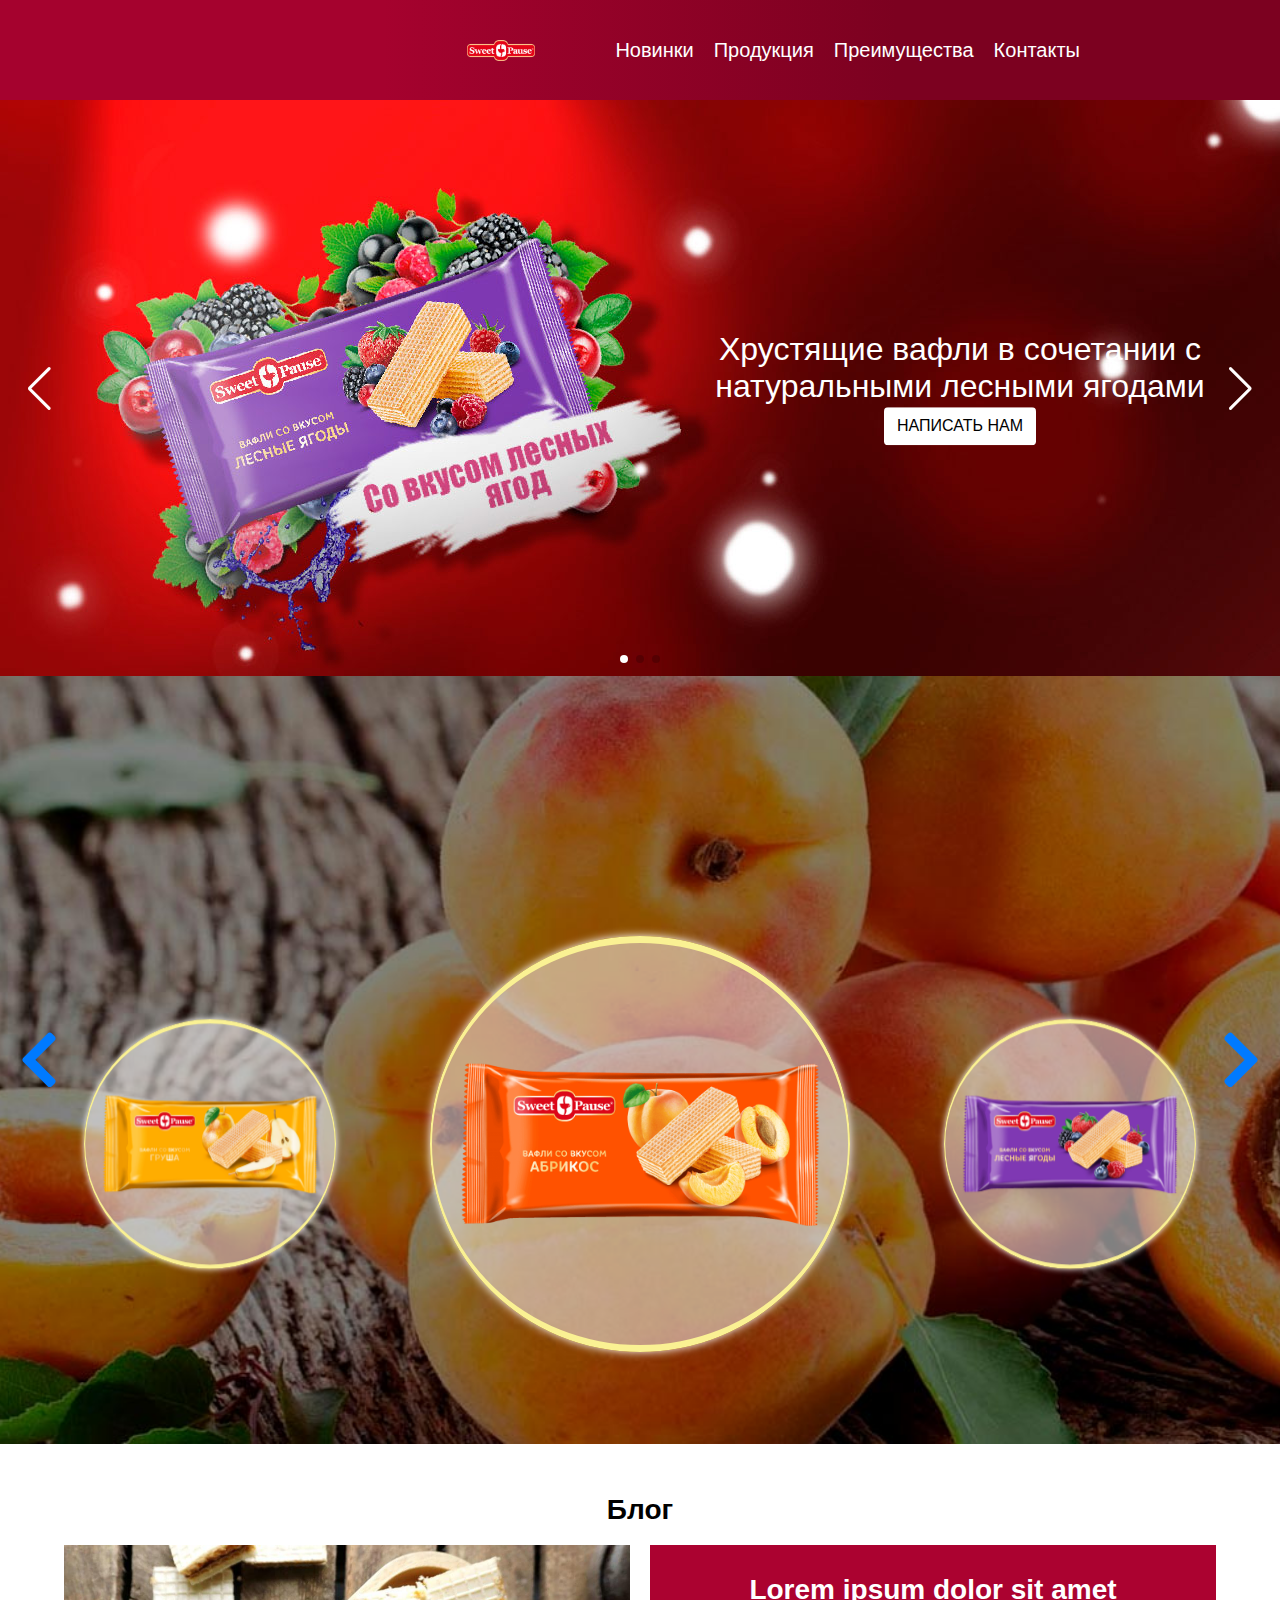
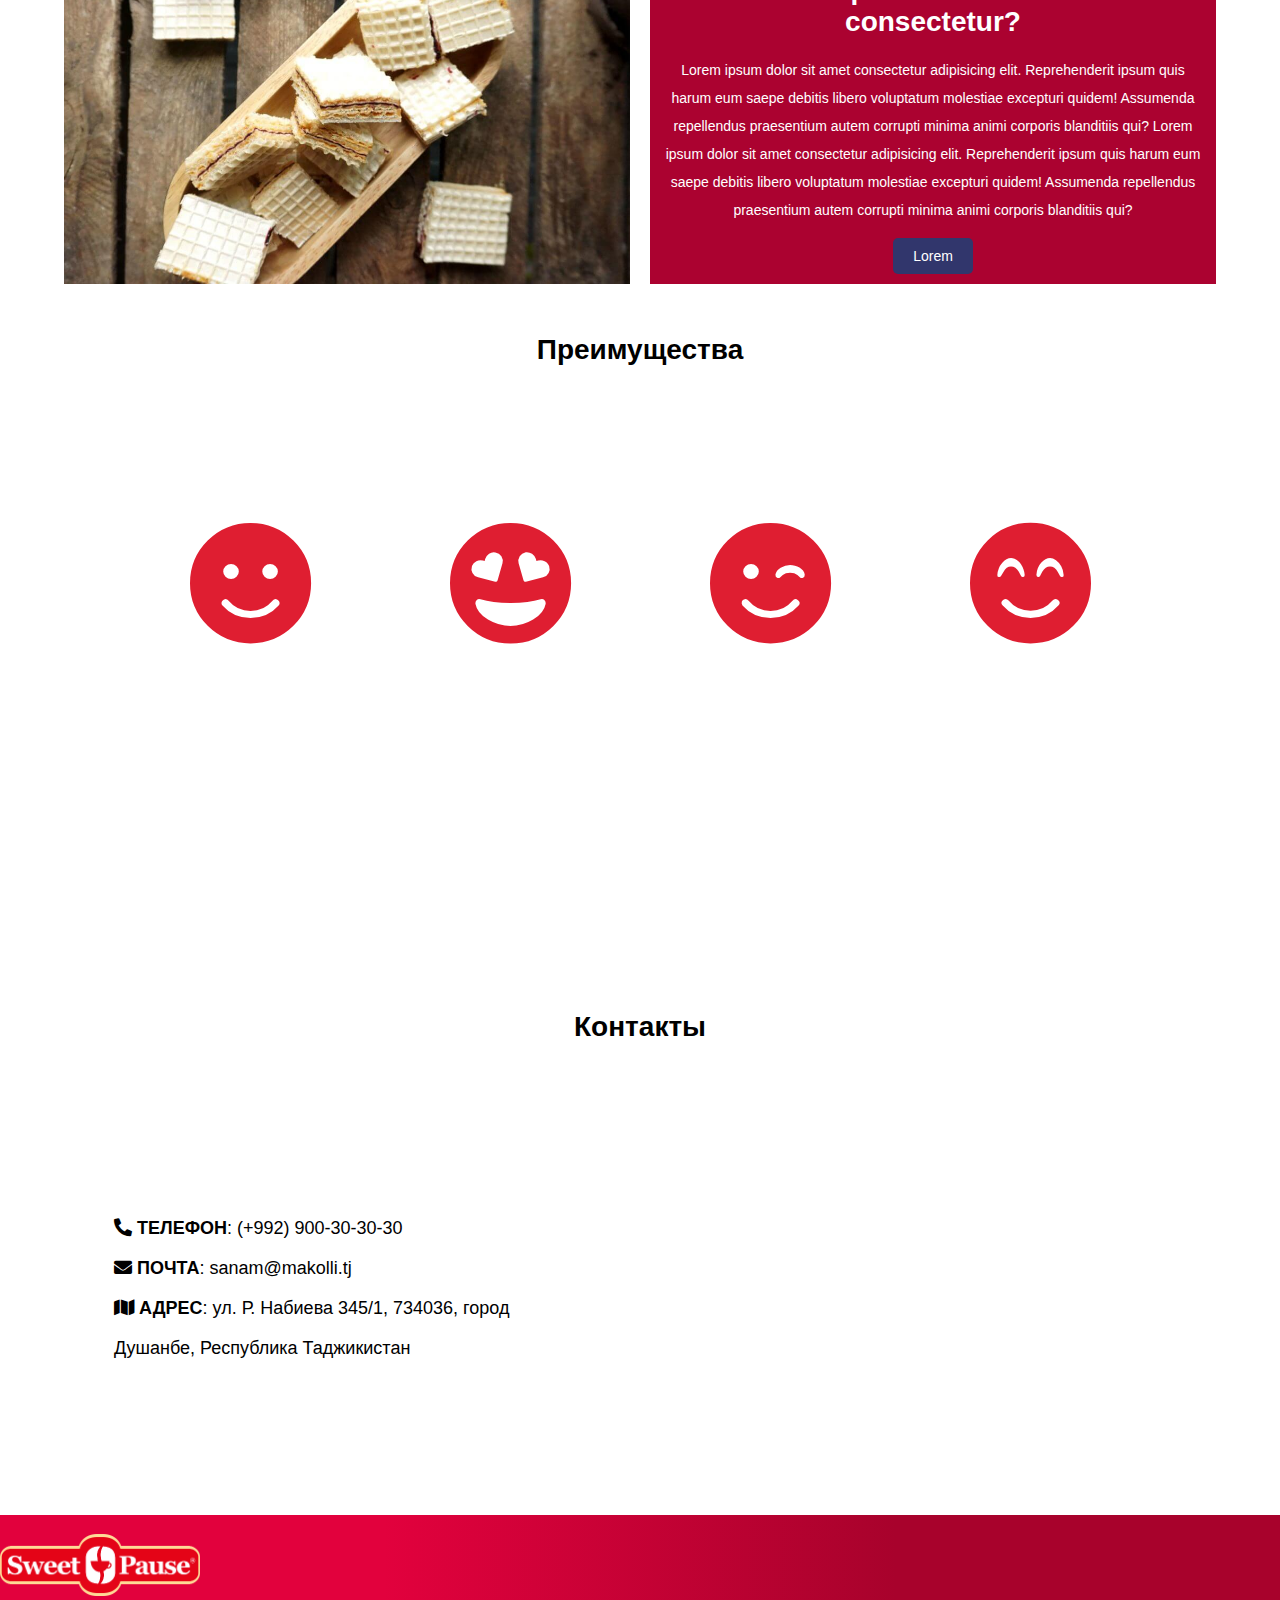
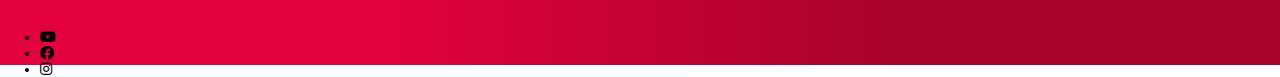
==== index.html @ 9a7a327c "add text" ====
<!DOCTYPE html>
<html lang="ru">

<head>
  <meta charset="UTF-8">
  <meta name="viewport" content="width=device-width, initial-scale=1.0">
  <meta http-equiv="X-UA-Compatible" content="ie=edge">
  <link rel="stylesheet" href="./css/swiper.min.css">
  <link rel="stylesheet" href="./css/sliders.css">
  <link rel="stylesheet" href="./css/main.css">
  <link rel="stylesheet" href="./css/header.css">
  <link rel="stylesheet" href="./css/footer.css">
  <link rel="stylesheet" href="./css/preload.css">
  <link rel="stylesheet" href="./css/toggle-language.css">
  <link rel="stylesheet" href="./font-awesome/css/all.css">
  <title>Sweet Pause</title>
</head>

<body class="loading">

  <div class="preload">
    <div class="preload__icon"></div>
  </div>

  <div id="header">
    <a href="index_en.html" class="mobile__toggle"><div class="switch-language"><div class="switcher"></div></div></a>
    <div class="logo"><a href="./index.html"></a></div>

    <ul class="header__list">
      <li class="list__item"><a href="#slide1" class="anchor">Новинки</a></li>
      <li class="list__item"><a href="#slide2" class="anchor">Продукция</a></li>
      <li class="list__item"><a href="#advantage" class="anchor">Преимущества</a></li>
      <li class="list__item"><a href="#footer" class="anchor">Контакты</a></li>

      <li class="list__item list__item__lang"><a href="index_en.html"><div class="switch-language"><div class="switcher"></div></div></a></li>
    </ul>
    <div class="menu-button">
      <div class="menu-line"></div>
      <div class="menu-line"></div>
      <div class="menu-line"></div>
    </div>
  </div>


  <div id="content">
    <div class="slide1 main-sliders" id="slide1">
      <div class="swiper-container fade-gallery">
        <div class="swiper-wrapper">
          <div class="swiper-slide" style="background: url(./image/fon4.jpg) no-repeat; background-size: cover;">
            <div class="slider__text">Хрустящие вафли в сочетании с натуральными лесными ягодами <br><button class="btn bg-white">НАПИСАТЬ НАМ</button></div>
          </div>
          <div class="swiper-slide" style="background: url(./image/fon5.jpg) no-repeat; background-size: cover;">
            <div class="slider__text">Lorem ipsum dolor sit amet.</div>
          </div>
          <div class="swiper-slide" style="background: url(./image/fon6.jpg) no-repeat; background-size: cover;">
            <div class="slider__text">Lorem ipsum dolor sit amet.</div>
          </div>
        </div>
        
        <!-- Add Pagination -->
        <div class="swiper-pagination swiper-pagination-white"></div>
        <!-- Add Arrows -->
        <div class="swiper-button-next next swiper-button-white"></div>
        <div class="swiper-button-prev prev swiper-button-white"></div>
      </div>
    </div>

    <div class="slide2 main-sliders shadows" id="slide2">
      <div class="swiper-container gallery-top">
        <div class="swiper-wrapper">
          <div class="swiper-slide">
            <div class="swiper-slide-container"
              style="background: url(image/image1_1.jpg) center no-repeat; background-size: cover;"></div>
          </div>
          <div class="swiper-slide">
            <div class="swiper-slide-container"
              style="background: url(image/image2_2.jpg) center no-repeat; background-size: cover;"></div>
          </div>
          <div class="swiper-slide">
            <div class="swiper-slide-container"
              style="background: url(image/image3_3.jpg) center no-repeat; background-size: cover;"></div>
          </div>
          <div class="swiper-slide">
            <div class="swiper-slide-container"
              style="background: url(image/image4_4.jpg) center no-repeat; background-size: cover;"></div>
          </div>
          <div class="swiper-slide">
            <div class="swiper-slide-container"
              style="background: url(image/image5_5.jpg) center no-repeat; background-size: cover;"></div>
          </div>
        </div>
        <!-- Add Arrows -->
      </div>
      <div class="swiper-slide-button next1 swiper-button-next"><i class="fas fa-chevron-right"></i></div>
      <div class="swiper-slide-button prev1 swiper-button-prev"><i class="fas fa-chevron-left"></i></div>
      <div class="swiper-container gallery-thumbs">
        <div class="swiper-wrapper">
          <div class="swiper-slide circle-swiper-slide">
            <div class="swiper-slide-container"
              style="background: url(image/image1.png) center no-repeat; background-size: contain;"></div>
          </div>
          <div class="swiper-slide circle-swiper-slide">
            <div class="swiper-slide-container"
              style="background: url(image/image2.png) center no-repeat; background-size: contain;"></div>
          </div>
          <div class="swiper-slide circle-swiper-slide">
            <div class="swiper-slide-container"
              style="background: url(image/image3.png) center no-repeat; background-size: contain;"></div>
          </div>
          <div class="swiper-slide circle-swiper-slide">
            <div class="swiper-slide-container"
              style="background: url(image/image4.png) center no-repeat; background-size: contain;"></div>
          </div>
          <div class="swiper-slide circle-swiper-slide">
            <div class="swiper-slide-container"
              style="background: url(image/image5.png) center no-repeat; background-size: contain;"></div>
          </div>
        </div>
      </div>
    </div>


    <h1 class="block__title">Блог</h1>
    <div id="blog" class="block__item">
      <div class="blog__inner shadows main-blog__image"></div>

      <div class="blog__inner shadows blog__text">
        <h1>Lorem ipsum dolor sit amet consectetur?</h1>
        <p>
          Lorem ipsum dolor sit amet consectetur adipisicing elit. Reprehenderit ipsum quis harum eum saepe debitis
          libero voluptatum molestiae excepturi quidem! Assumenda repellendus praesentium autem corrupti minima animi
          corporis blanditiis qui?
          Lorem ipsum dolor sit amet consectetur adipisicing elit. Reprehenderit ipsum quis harum eum saepe debitis
          libero voluptatum molestiae excepturi quidem! Assumenda repellendus praesentium autem corrupti minima animi
          corporis blanditiis qui?
        </p>

        <a href="./page/blog-list.html">Lorem</a>
      </div>
    </div>

    <h1 class="block__title">Преимущества</h1>
    <div id="advantage">
      <ul class="advantage__list">
        <li class="advantage__item">
          <div class="advantage__img"><i class="fas fa-smile"></i></div>
          <div class="advantage__text">
            <div class="advantage__title">ПОЛЕЗНЫЙ</div>
            <div class="advantage__desc">БОЛЕЕ 11 ВИТАМИНОВ ГРУПП А,В,С,Е И БОЛЕЕ 16 МИКРОЭЛЕМЕНТОВ И МИНЕРАЛЬНЫХ СОЕДИНЕНИЙ</div>
          </div>
        </li>

        <li class="advantage__item">
          <div class="advantage__img"><i class="fas fa-grin-hearts"></i></div>
          <div class="advantage__text">
            <div class="advantage__title">ВКУСНЫЙ</div>
            <div class="advantage__desc">ХРУСТЯЩИЙ, МНОГО НАЧИНКИ, ФРУКТОВЫЕ ВКУСЫ И ШОКОЛАДНЫЕ НОТКИ</div>
          </div>
        </li>

        <li class="advantage__item">
          <div class="advantage__img"><i class="fas fa-smile-wink"></i></div>
          <div class="advantage__text">
            <div class="advantage__title">ПОПУЛЯРНЫЙ</div>
            <div class="advantage__desc">КАЖДАЯ ТРЕТЬЯ УПАКОВКА ПРОДАЖ ФАСОВАННЫХ ВАФЕЛЬ В РТ – SWEET-PAUSE</div>
          </div>
        </li>

        <li class="advantage__item">
          <div class="advantage__img"><i class="fas fa-smile-beam"></i></div>
          <div class="advantage__text">
            <div class="advantage__title">НАТУРАЛЬНЫЙ</div>
            <div class="advantage__desc">ОТСУТСТВИЕ ДЕНАТУРАТОВ И СЛОЖНЫХ СОЕДИНЕНИЙ НЕ РАЗЛАГАЕМОГО ВИДА ДЛЯ ОРГАНИЗМА ЧЕЛОВЕКА</div>
          </div>
        </li>

        
      </ul>
    </div>

    <h1 class="block__title">Контакты</h1>
    <div id="contacts" class="block__item">
      <ul class="contact_list">
        <li><i class="fas fa-phone-alt"></i> <b>ТЕЛЕФОН</b>: (+992) 900-30-30-30</li>
        <li><i class="fas fa-envelope"></i> <b>ПОЧТА</b>: sanam@makolli.tj</li>
        <li><i class="fas fa-map"></i> <b>АДРЕС</b>: ул. Р. Набиева 345/1, 734036, город Душанбе, Республика Таджикистан</li>
      </ul>

      <div class="map shadows">
        <iframe
          src="https://www.google.com/maps/embed?pb=!1m21!1m12!1m3!1d643.2802223094251!2d68.78949188572014!3d38.569213328599346!2m3!1f0!2f0!3f0!3m2!1i1024!2i768!4f13.1!4m6!3e6!4m0!4m3!3m2!1d38.5693085!2d68.7899477!5e0!3m2!1sen!2s!4v1586930551064!5m2!1sen!2s"
          width="100%" height="450" frameborder="0" style="border:0;" allowfullscreen="" aria-hidden="false"
          tabindex="0"></iframe>
      </div>
    </div>

  </div>


  <div id="footer">
    <div class="logo"></div>
    <div class="social">
      <ul class="social__list">
        <li class="social__item"><a href=""><i class="fab fa-youtube"></i></a></li>
        <li class="social__item"><a href=""><i class="fab fa-facebook"></i></a></li>
        <li class="social__item"><a href=""><i class="fab fa-instagram"></i></a></li>
      </ul>
    </div>
  </div>

  <script src="./js/jquery-3.3.1.min.js"></script>
  <script src="./js/swiper.min.js"></script>
  <script src="./js/paralax.js"></script>
  <script src="./js/menu.js"></script>
  <script src="./js/anchor.js"></script>
  <script src="./js/preload.js"></script>
  <script src="./js/slider.js"></script>
  <!-- <script src="./js/language.js"></script> -->
</body>

</html>
---- css/sliders.css ----
.main-sliders {
	display: block;
	position: relative;
	background-color: #fff;
}

.slide1 {
	height: 45vw;
}
.slide1 img{
	height: 100%;
	width: 100%;
}
.slide2 {
	height: 60vw;
	width: 100%;
	margin: auto;
}

.swiper-container {
	width: 100%;
	height: 100%;
	margin: auto;
}

.swiper-slide-container {
	text-align: center;
	font-size: 18px;
	background: #fff;
	height: 100%;
	margin: auto;
	display: -webkit-box;
	display: -ms-flexbox;
	display: -webkit-flex;
	display: flex;
	-webkit-box-pack: center;
	-ms-flex-pack: center;
	-webkit-justify-content: center;
	justify-content: center;
	-webkit-box-align: center;
	-ms-flex-align: center;
	-webkit-align-items: center;
	align-items: center;
}

.gallery-top {
	width: 100%;
}

.gallery-thumbs {
	position: absolute;
	top: 32.5%;
	height: 35vw;
	box-sizing: border-box;
	padding: 10px 0;
}

.gallery-thumbs .swiper-slide {
	border-radius: 100%;
	border-left: .2vw solid;
	border-right: .2vw solid;
	border-top: .6vw solid;
	border-bottom: .6vw solid;
	border-color: #faf193;
	box-sizing: border-box;
	overflow: hidden;
	transform: scale(.6);
	transition: transform .2s;
	background-color: #ffffff80;
	cursor: pointer;
	box-shadow: 0 0 10px #fff;
}

.gallery-thumbs .swiper-slide-active {
	transform: scale(1);
	cursor: default;
}

.swiper-slide-button {
	outline: none;
}

.swiper-slide-button::after {
	display: none;
}

.swiper-slide-button i {
	font-size: 5vw;
}

/* .slider__text {
	position: absolute;
	top: 50%;
	right: 5vw;
	transform: translateY(-50%);
	width: 40vw;
	color: #fff;
	font-size: 2.5vw;
	text-align: center;
} */

.swiper-button-next1{
	position: absolute;
	top: 50%;
	left: 50%;
}



/* @media screen and (min-width: 767px) { */
	.slider__text {
		position: absolute;
		top: 50%;
		right: 5vw;
		transform: translateY(-50%);
		width: 40vw;
		color: #fff;
		font-size: 2.5vw;
		text-align: center;
	}
/* } */

/* @media screen and (max-width: 767px) {
	/* .slider__text {
		position: absolute;
    left: 50%;
    bottom: 5vw;
    transform: translateX(-50%);
    width: 40vw;
    color: #fff;
    font-size: 2.5vw;
    text-align: center;
	} 
}  */

.btn{
	display: inline-block;
font-weight: 400;
color: #000;
text-align: center;
vertical-align: middle;
-webkit-user-select: none;
-moz-user-select: none;
-ms-user-select: none;
user-select: none;
/* background-color: transparent; */
border: 1px solid transparent;
padding: .375rem .75rem;
font-size: 1rem;
line-height: 1.5;
border-radius: .25rem;
transition: color .15s ease-in-out,background-color .15s ease-in-out,border-color .15s ease-in-out,box-shadow .15s ease-in-out;
}

.bg-white {
    background-color: #fff !important;
}
---- css/main.css ----
body {
  background: #eee;
  font-family: Helvetica Neue, Helvetica, Arial, sans-serif;
  font-size: 14px;
  color: #000;
  margin: 0;
  padding: 0;
  height: 300px;
  background: url(../image/confetti.png);
  background-size: 100%;
  background-attachment: fixed;
}

a {
  text-decoration: inherit;
  color: inherit;
  display: block;
  width: 100%;
  height: 100%;
}

.block__item {
  width: 90%;
  margin: 0 auto;
}

.main-blog__image {
  background: url(../image/test/image-3.jpg) center no-repeat;
  background-size: cover;
}

.blog__text {
  text-align: center;
  background: #ab0230;
  color: #fff;
  padding: 10px;
}

.blog__text p {
  line-height: 28px;
}

.blog__text a {
  width: auto;
  height: auto;
  padding: 10px 20px;
  border-radius: 5px;
  background: #31366c;
  display: inline-block;
}

.contact_list {
  list-style-type: none;
  padding: 0;
  margin: 0;
  font-size: 18px;
  line-height: 40px;
}

.map {
  background: #fff;
}


.block__title {
  text-align: center;
  margin-top: 50px;
}

#advantage {
  background: url(../image/berries.jpg) center no-repeat;
  background-size: cover;
  background-attachment: fixed;
  padding: 100px 0;
}

.advantage__list {
  margin: 0;
  padding: 0;
  list-style-type: none;
  display: flex;
  justify-content: center;
  flex-wrap: wrap;
}

.advantage__item {
  margin: 30px;
  width: 200px;
  text-align: center;
  color: #df1e31;
  /* text-shadow: 0 0 4px #ff0045; */
}

.advantage__img {
  font-size: 125px;
}

.advantage__title {
  font-size: 23px;
  margin: 10px 0;
  color: white;
}

.advantage__desc {
  font-size: 16px;
  color: white;
}


/* Blog */
.content__title {
  text-align: center;
  font-weight: bold;
  font-size: 40px;
  padding: 25px 0;
}

.blog {
  list-style-type: none;
  width: 80%;
  margin: 0 auto;
  padding: 0 0 50px 0;
  display: grid;
  grid-gap: 50px;
  text-align: center;
}

.blog__image {
  background: url(../image/test/image-3.jpg) center no-repeat;
  background-size: cover;
}

.blog__title {
  font-size: 23px;
  font-weight: bold;
}

.blog__publish-date {
  font-weight: bold;
  padding: 10px 0;
}

.blog__item {
  background: #fff;
}

.shadows {
  box-shadow: 0 0 10px 10px #fff;
}


/* blog page */
.blog__page {
  margin: 20px 100px;
  box-sizing: border-box;
  font-size: 18px;
  line-height: 27px;
  background: #fff;
}

img {
  width: 400px;
  float: left;
  margin-right: 20px;
  margin-bottom: 10px;
}


@media screen and (min-width: 992px) {
  .blog {
    grid-template-columns: repeat(3, 1fr);
  }
}

@media screen and (min-width: 767px) and (max-width: 992px) {
  .blog {
    grid-template-columns: repeat(2, 1fr);
  }
}

@media screen and (min-width: 767px) {
  #blog,
  #contacts {
    display: grid;
    grid-template-columns: 1fr 1fr;
    grid-gap: 20px;
  }

  .blog__image {
    width: 100%;
    height: 300px;
  }

  .contact_list {
    display: flex;
    flex-direction: column;
    justify-content: center;
    padding: 50px;
    box-sizing: border-box;
  }
}

@media screen and (max-width: 767px) {
  #blog {
    display: flex;
    flex-direction: column;
  }

  #contacts {
    display: flex;
    flex-direction: column-reverse;
  }

  .main-blog__image {
    height: 50vw;
    margin-bottom: 20px;
  }

  .blog {
    grid-template-columns: repeat(1, 1fr);
  }

  .blog__image {
    width: 50vw;
    height: 40vw;
    margin: auto;
    background: url(../image/test/image-1.jpg) center no-repeat;
    background-size: cover;
  }
}
---- css/header.css ----
#header {
  position: relative;
  background: linear-gradient(90deg, #a5022e 30%, #7c0120 70%);
  color: #fff;
}

.logo {
  width: 200px;
  height: 100px;
  background: url(../image/logo.png) center no-repeat;
  background-size: contain;
}

.list__item {
  padding: 10px;
  cursor: pointer;
}


/* menu button */
.menu-button {
  position: absolute;
  top: 50%;
  transform: translateY(-50%);
  right: 5vw;
  width: 5vw;
  height: 3vw;
  cursor: pointer;
}

.menu-line {
  position: absolute;
  width: 100%;
  height: .7vw;
  background: #fff;
  border-radius: .5vw;
  transform: translate(-50%, -50%);
  transition: .3s;
}

.menu-line:nth-child(1) {
  top: 0;
  left: 50%;
}

.menu-line:nth-child(2) {
  top: 50%;
  left: 50%;
}

.menu-line:nth-child(3) {
  top: 100%;
  left: 50%;
}

.menu-button.active .menu-line:nth-child(1) {
  top: 50%;
  transform: translate(-50%, -50%) rotate(45deg);
}

.menu-button.active .menu-line:nth-child(2) {
  top: 50%;
  transform: translate(-50%, -50%);
  opacity: 0;
}

.menu-button.active .menu-line:nth-child(3) {
  top: 50%;
  transform: translate(-50%, -50%) rotate(-45deg);
}

.header__list.show-menu {
  opacity: 1;
}

.header__list.is-open {
  display: list-item;
}

/*
1200
992
767
550
*/

@media screen and (min-width: 992px) {
  .header__list {
    padding: 10px 70px;
    font-size: 20px;
  }
}

@media screen and (min-width: 767px) and (max-width: 992px) {
  .logo {
    width: 150px;
    height: 100px;
    background: url(../image/logo.png) center no-repeat;
    background-size: contain;
  }

  .header__list {
    padding: 10px;
    font-size: 15px;
  }
}

@media screen and (min-width: 767px) {
  #header {
    display: flex;
    padding: 0 100px;
  }

  .header__list {
    width: 70%;
    margin: 0 auto;
    list-style-type: none;
    display: flex;
    align-items: center;
    justify-content: space-around;
    box-sizing: border-box;
  }

  .menu-button {
    display: none;
  }

  .toggle-language {
    width: 2.7vw;
  }
}

@media screen and (max-width: 767px) {
  .logo {
    margin: auto;
  }


  .header__list {
    position: absolute;
    right: 0;
    top: 100%;
    margin: 0;
    padding: 0;
    list-style-type: none;
    width: 100%;
    text-align: center;
    font-size: 25px;
    z-index: 2;

    background: linear-gradient(90deg, #a5022e 30%, #7c0120 70%);
    transition: opacity .3s;

    opacity: 0;
    display: none;
  }

  .list__item {
    margin: 10px 0;
  }

  .toggle-language {
    width: 8vw;
  }
}
---- css/footer.css ----
#footer {
  height: 150px;
  position: relative;
  background: linear-gradient(90deg, #e2013d 30%, #a8022c 70%);
}
---- css/preload.css ----
/* preload */
.preload {
  background: linear-gradient(90deg, #a5022e 30%, #7c0120 70%);
  position: fixed;
  width: 100vw;
  height: 100vh;
  z-index: 99;
  display: none;
}

body.loading {
  overflow: hidden;
}

body.loading .preload {
  display: block;
}

.preload__icon {
  position: absolute;
  left: calc(50% - 10vw);
  top: calc(50% - 4vw);
  width: 20vw;
  height: 8vw;
  background: url(../image/logo.png) center no-repeat;
  background-size: contain;

  -webkit-animation: preloading .8s linear infinite alternate;
  -moz-animation: preloading .8s linear infinite alternate;
  -ms-animation: preloading .8s linear infinite alternate;
  -o-animation: preloading .8s linear infinite alternate;
  animation: preloading .8s linear infinite alternate;
}


/* animation */
@-webkit-keyframes preloading {
  0% {
    transform: scale(.8);
    opacity: .2;
  }

  100% {
    transform: scale(1);
    opacity: 1;
  }
}

@-moz-keyframes preloading {
  0% {
    transform: scale(.8);
    opacity: .2;
  }

  100% {
    transform: scale(1);
    opacity: 1;
  }
}

@-ms-keyframes preloading {
  0% {
    transform: scale(.8);
    opacity: .2;
  }

  100% {
    transform: scale(1);
    opacity: 1;
  }
}

@-o-keyframes preloading {
  0% {
    transform: scale(.8);
    opacity: .2;
  }

  100% {
    transform: scale(1);
    opacity: 1;
  }
}

@keyframes preloading {
  0% {
    transform: scale(.8);
    opacity: .2;
  }

  100% {
    transform: scale(1);
    opacity: 1;
  }
}


@media screen and (max-width: 756px) {
  .preload__icon {
    left: calc(50% - 20vw);
    top: calc(50% - 7.5vw);
    width: 40vw;
    height: 15vw;
  }
}
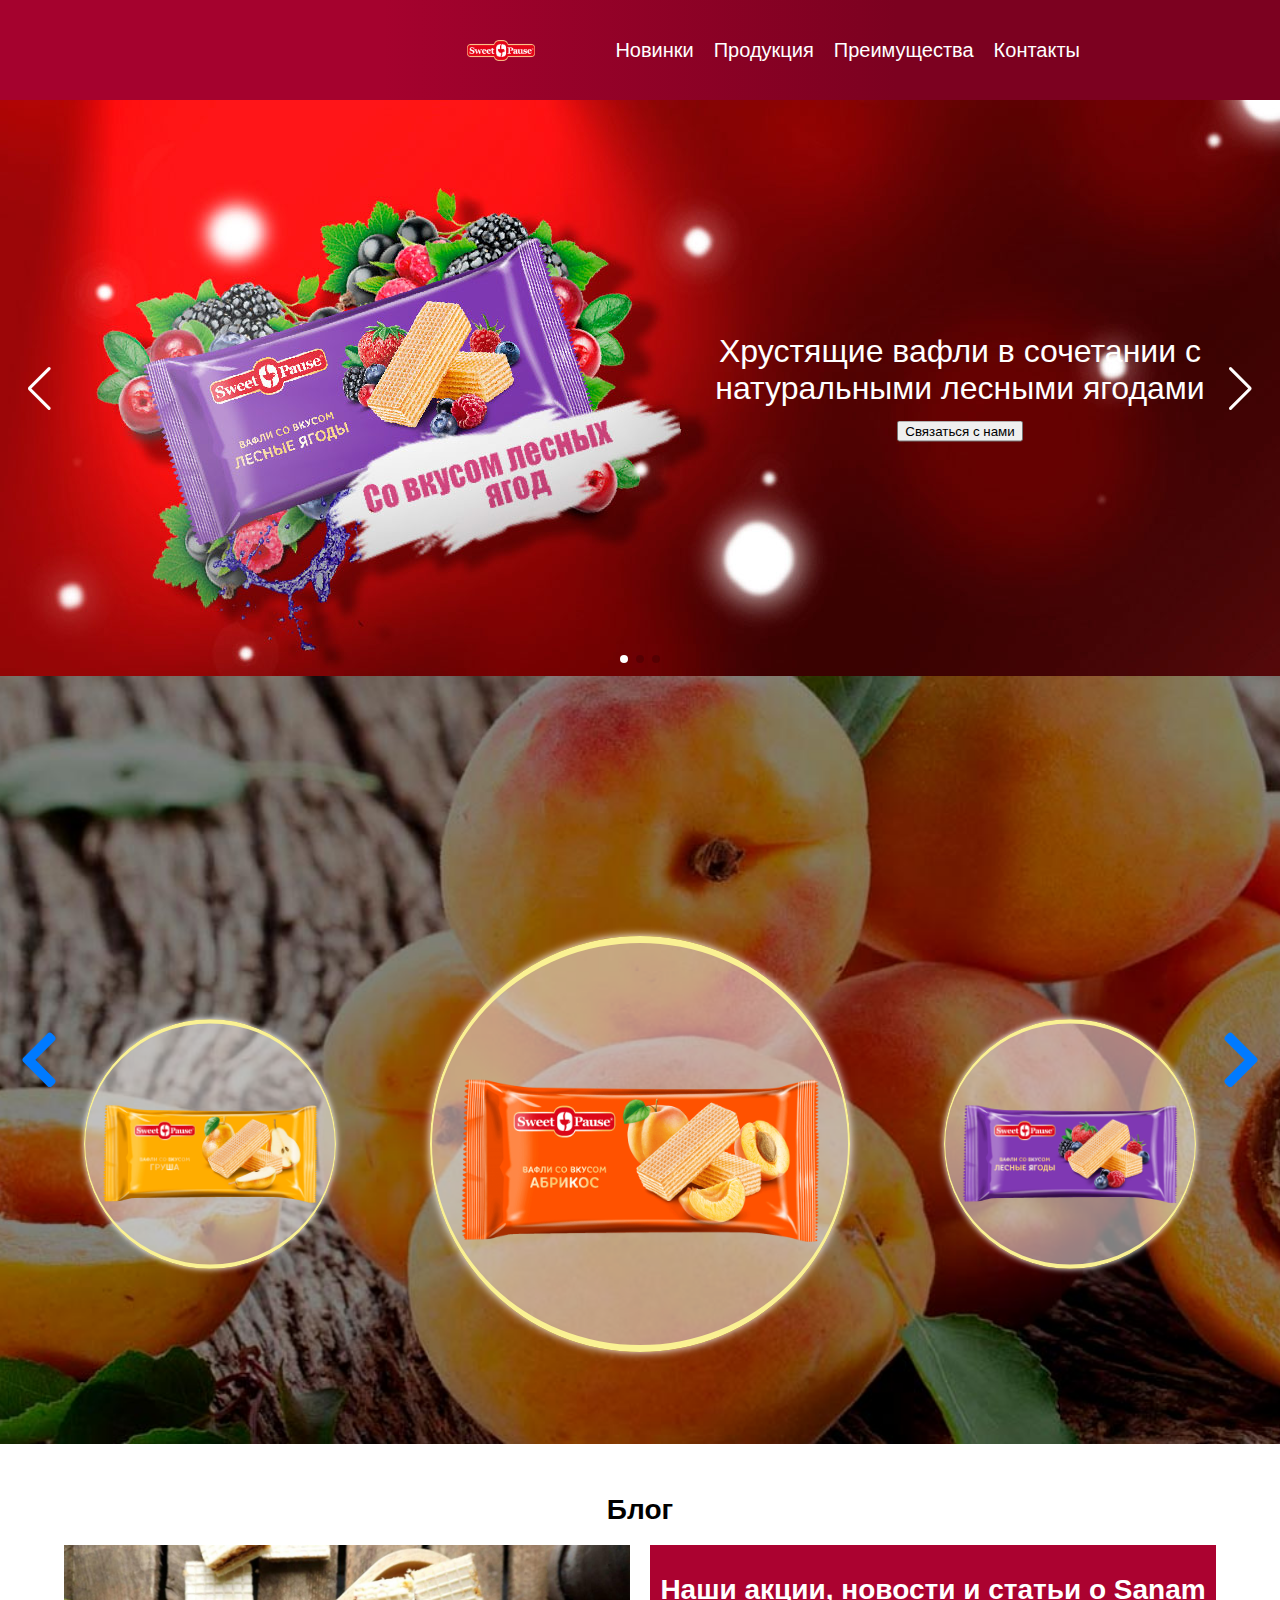
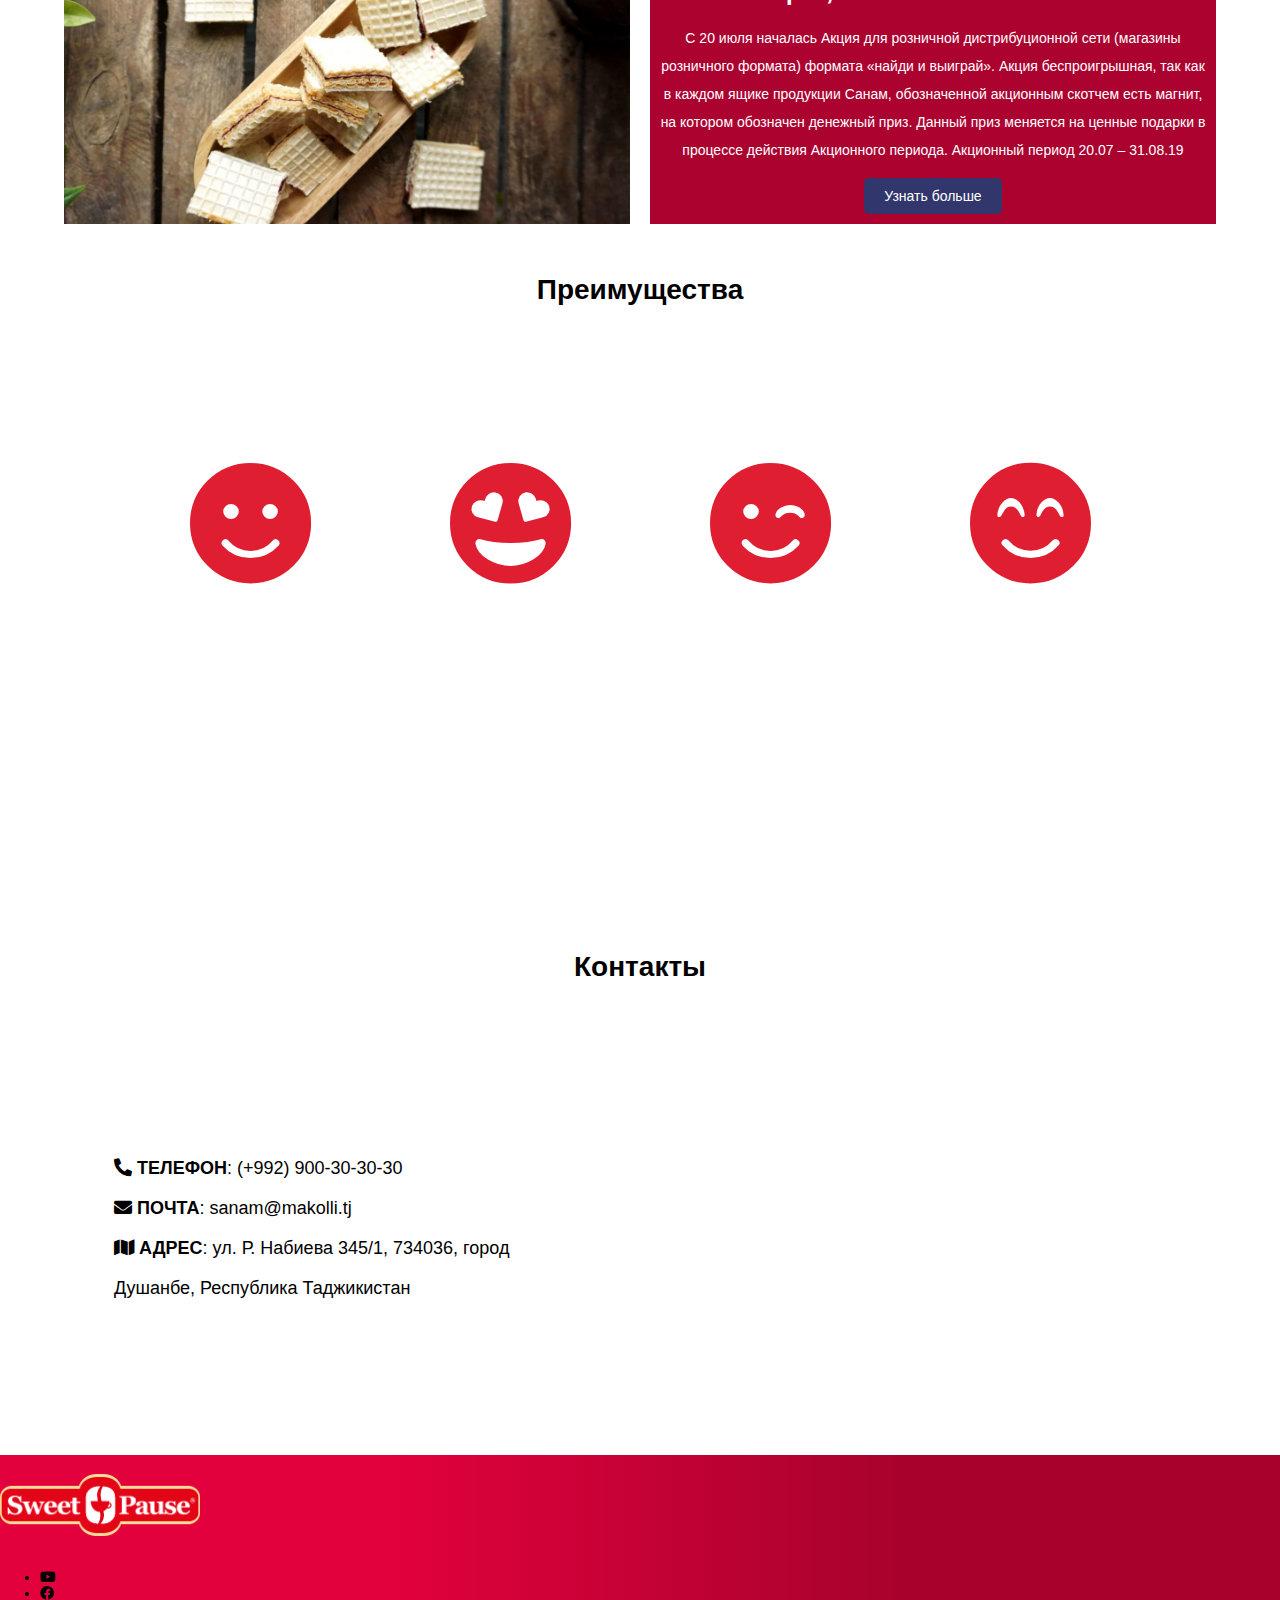
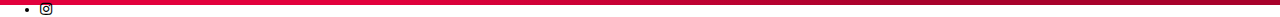
==== commit be59e38e: "add jivosite" ====
--- a/index.html
+++ b/index.html
@@ -22,6 +22,10 @@
     <div class="preload__icon"></div>
   </div>
 
+  <div id="popup"> 
+    <div class="popup__page"></div>
+  </div>
+
   <div id="header">
     <a href="index_en.html" class="mobile__toggle"><div class="switch-language"><div class="switcher"></div></div></a>
     <div class="logo"><a href="./index.html"></a></div>
@@ -47,13 +51,13 @@
       <div class="swiper-container fade-gallery">
         <div class="swiper-wrapper">
           <div class="swiper-slide" style="background: url(./image/fon4.jpg) no-repeat; background-size: cover;">
-            <div class="slider__text">Хрустящие вафли в сочетании с натуральными лесными ягодами <br><button class="btn bg-white">НАПИСАТЬ НАМ</button></div>
+            <div class="slider__text">Хрустящие вафли в сочетании с натуральными лесными ягодами <button class="cuntact-us__button">Связаться с нами</button></div>
           </div>
           <div class="swiper-slide" style="background: url(./image/fon5.jpg) no-repeat; background-size: cover;">
-            <div class="slider__text">Lorem ipsum dolor sit amet.</div>
+            <div class="slider__text">Свежий ароматный вкус лайма с щепотками свежести</div>
           </div>
           <div class="swiper-slide" style="background: url(./image/fon6.jpg) no-repeat; background-size: cover;">
-            <div class="slider__text">Lorem ipsum dolor sit amet.</div>
+            <div class="slider__text">Сладкий вкус карамельных вафлей сделает вашу жизнь ещё слаще.</div>
           </div>
         </div>
         
@@ -96,24 +100,34 @@
       <div class="swiper-container gallery-thumbs">
         <div class="swiper-wrapper">
           <div class="swiper-slide circle-swiper-slide">
+            <div class="slider-item__text">Абрикос</div>
             <div class="swiper-slide-container"
               style="background: url(image/image1.png) center no-repeat; background-size: contain;"></div>
-          </div>
-          <div class="swiper-slide circle-swiper-slide">
+            <div class="show-description__button" data-index="0">Описание</div>
+          </div>
+          <div class="swiper-slide circle-swiper-slide">
+            <div class="slider-item__text">Лесные ягоды</div>
             <div class="swiper-slide-container"
               style="background: url(image/image2.png) center no-repeat; background-size: contain;"></div>
-          </div>
-          <div class="swiper-slide circle-swiper-slide">
+            <div class="show-description__button" data-index="1">Описание</div>
+          </div>
+          <div class="swiper-slide circle-swiper-slide">
+            <div class="slider-item__text">Карамель миланская</div>
             <div class="swiper-slide-container"
               style="background: url(image/image3.png) center no-repeat; background-size: contain;"></div>
-          </div>
-          <div class="swiper-slide circle-swiper-slide">
+            <div class="show-description__button" data-index="2">Описание</div>
+          </div>
+          <div class="swiper-slide circle-swiper-slide">
+            <div class="slider-item__text">Бразильский лайм</div>
             <div class="swiper-slide-container"
               style="background: url(image/image4.png) center no-repeat; background-size: contain;"></div>
-          </div>
-          <div class="swiper-slide circle-swiper-slide">
+            <div class="show-description__button" data-index="3">Описание</div>
+          </div>
+          <div class="swiper-slide circle-swiper-slide">
+            <div class="slider-item__text">Груша</div>
             <div class="swiper-slide-container"
               style="background: url(image/image5.png) center no-repeat; background-size: contain;"></div>
+            <div class="show-description__button" data-index="4">Описание</div>
           </div>
         </div>
       </div>
@@ -125,17 +139,9 @@
       <div class="blog__inner shadows main-blog__image"></div>
 
       <div class="blog__inner shadows blog__text">
-        <h1>Lorem ipsum dolor sit amet consectetur?</h1>
-        <p>
-          Lorem ipsum dolor sit amet consectetur adipisicing elit. Reprehenderit ipsum quis harum eum saepe debitis
-          libero voluptatum molestiae excepturi quidem! Assumenda repellendus praesentium autem corrupti minima animi
-          corporis blanditiis qui?
-          Lorem ipsum dolor sit amet consectetur adipisicing elit. Reprehenderit ipsum quis harum eum saepe debitis
-          libero voluptatum molestiae excepturi quidem! Assumenda repellendus praesentium autem corrupti minima animi
-          corporis blanditiis qui?
-        </p>
-
-        <a href="./page/blog-list.html">Lorem</a>
+        <h1>Наши акции, новости и статьи о Sanam</h1>
+        <p>С 20 июля началась Акция для розничной дистрибуционной сети (магазины розничного формата) формата «найди и выиграй». Акция беспроигрышная, так как в каждом ящике продукции Санам, обозначенной акционным скотчем есть магнит, на котором обозначен денежный приз. Данный приз меняется на ценные подарки в процессе действия Акционного периода. Акционный период 20.07 – 31.08.19</p>
+        <a href="./page/blog-list.html">Узнать больше</a>
       </div>
     </div>
 
@@ -215,7 +221,10 @@
   <script src="./js/anchor.js"></script>
   <script src="./js/preload.js"></script>
   <script src="./js/slider.js"></script>
-  <!-- <script src="./js/language.js"></script> -->
+  <script src="./js/scroll.js"></script>
+  <script src="./js/popup.js"></script>
+  <script src="code.jivosite.com/widget/tWwSONrqr1" async></script>
+
 </body>
 
 </html>--- a/css/header.css
+++ b/css/header.css
@@ -1,7 +1,10 @@
 #header {
   position: relative;
-  background: linear-gradient(90deg, #a5022e 30%, #7c0120 70%);
+  background: linear-gradient(90deg, #a5022e 30vw, #7c0120 70vw);
   color: #fff;
+  width: 100%;
+  box-sizing: border-box;
+  z-index: 11;
 }
 
 .logo {
@@ -14,6 +17,10 @@
 .list__item {
   padding: 10px;
   cursor: pointer;
+}
+
+.list__item__lang {
+  cursor: default;
 }
 
 
@@ -69,13 +76,31 @@
   transform: translate(-50%, -50%) rotate(-45deg);
 }
 
-.header__list.show-menu {
-  opacity: 1;
+.header__list.is-open {
+  transform: translateX(0%);
 }
 
-.header__list.is-open {
-  display: list-item;
+body.sticky #content {
+  margin-top: 100px;
 }
+
+body.sticky .switcher {
+  top: 0;
+}
+
+body.sticky #header {
+  position: fixed;
+  top: -71px;
+  height: 70px;
+  transform: translateY(70px);
+  transition: transform .5s;
+}
+
+body.sticky #header .logo {
+  width: 150px;
+  height: 70px;
+}
+
 
 /*
 1200
@@ -138,25 +163,20 @@
 
   .header__list {
     position: absolute;
-    right: 0;
-    top: 100%;
+    left: 0;
+    top: calc(100% - 1px);
     margin: 0;
-    padding: 0;
+    padding: 0 2vw;
+    height: calc(100vh - 66px);
     list-style-type: none;
-    width: 100%;
-    text-align: center;
-    font-size: 25px;
+    font-size: 7vw;
     z-index: 2;
-
-    background: linear-gradient(90deg, #a5022e 30%, #7c0120 70%);
-    transition: opacity .3s;
-
-    opacity: 0;
-    display: none;
-  }
-
-  .list__item {
-    margin: 10px 0;
+    transform: translateX(-100%);
+    background: inherit;
+    transition: transform .3s;
+    display: flex;
+    flex-direction: column;
+    justify-content: center;
   }
 
   .toggle-language {
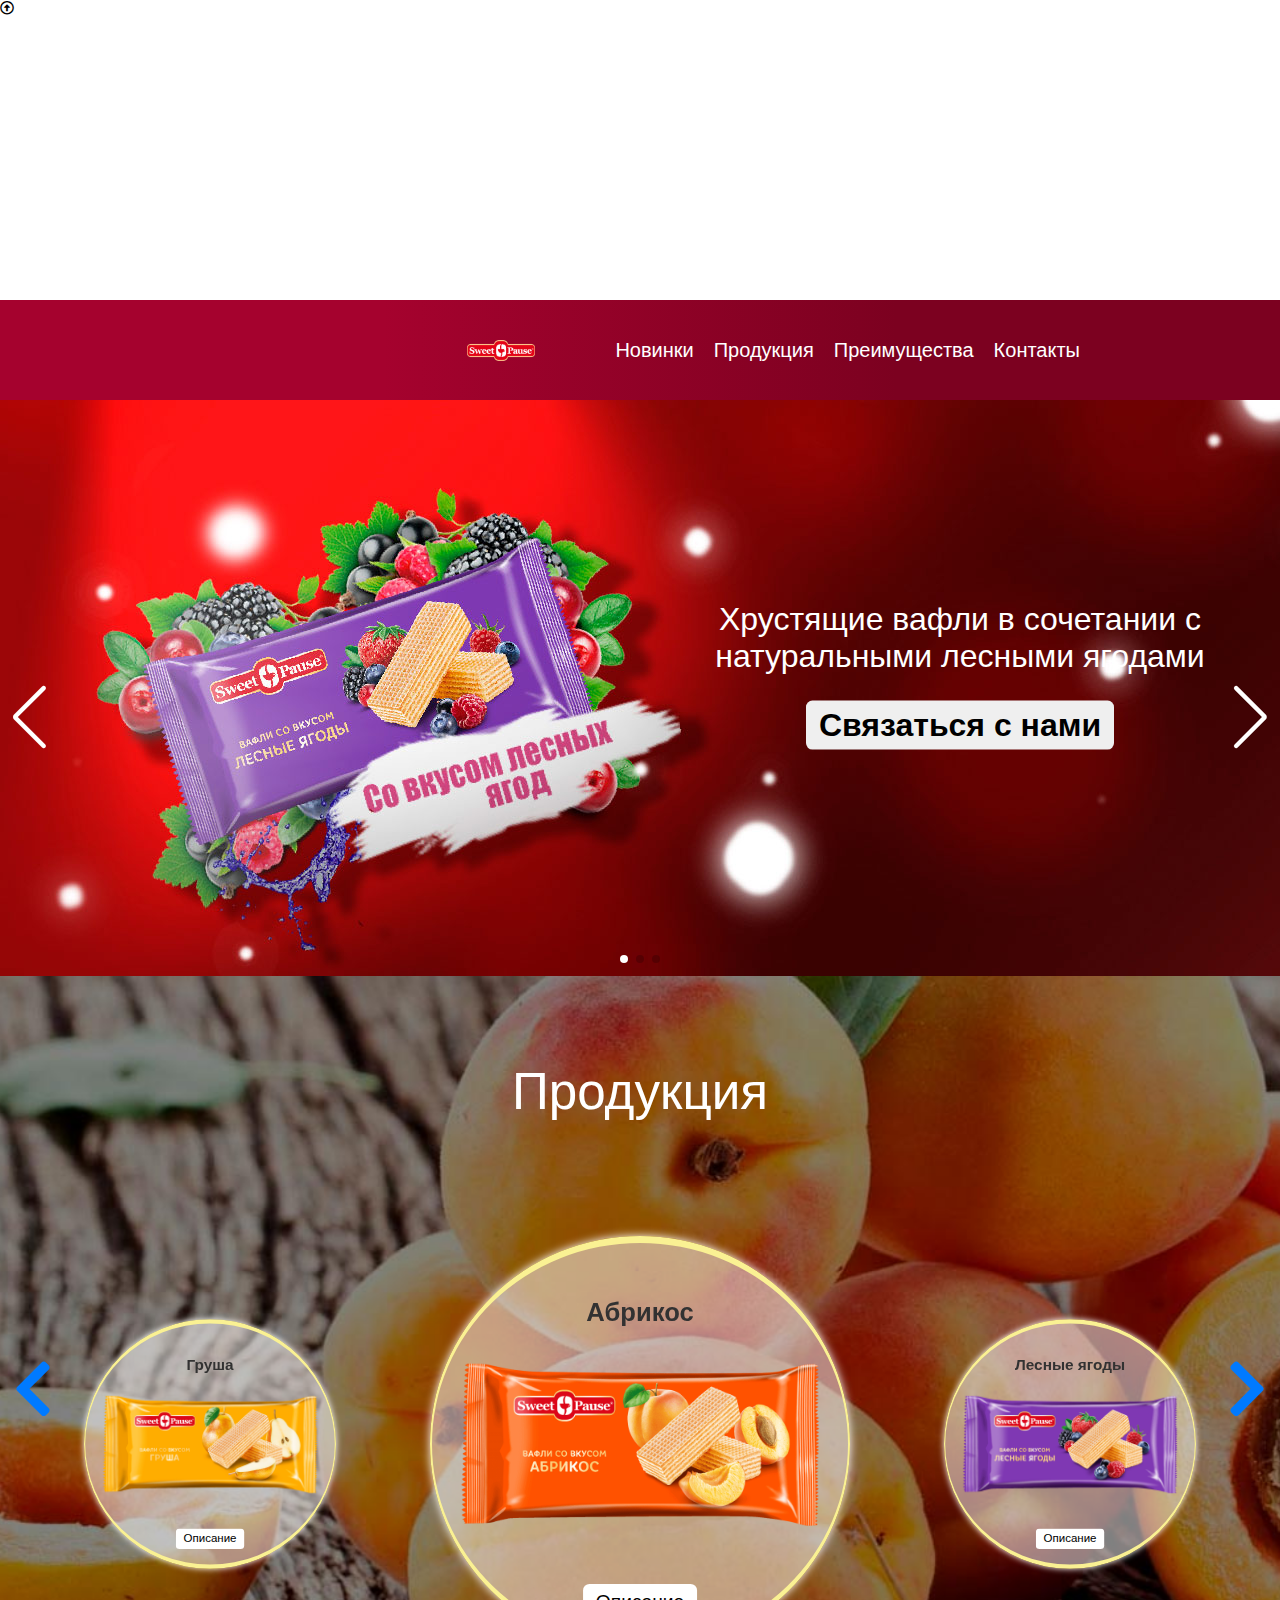
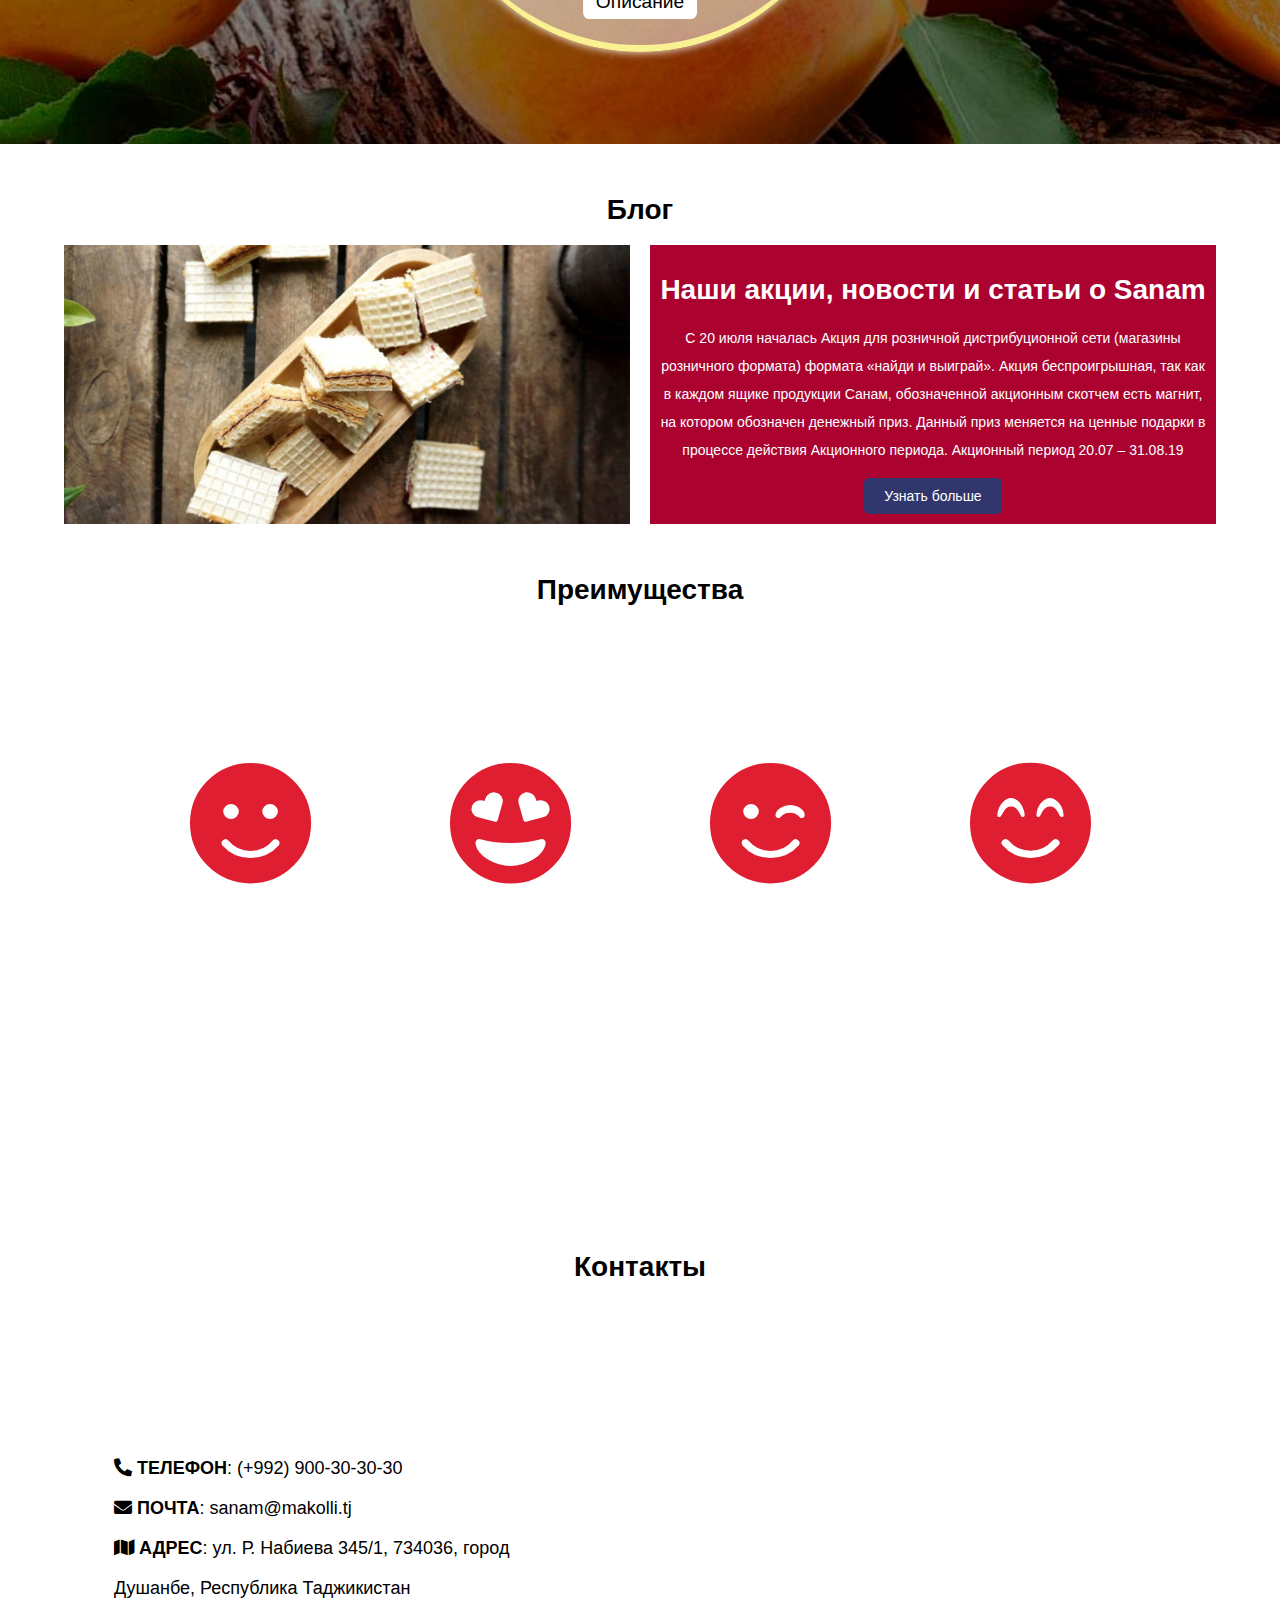
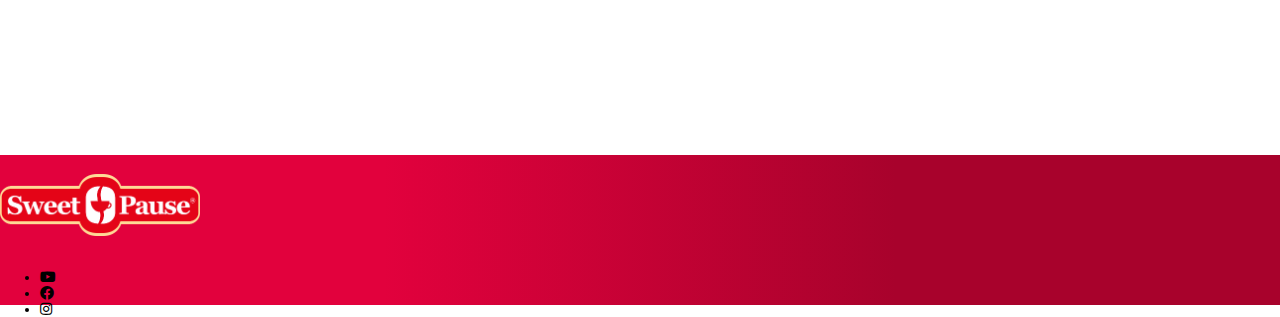
==== commit da804568: "map corrected" ====
--- a/index.html
+++ b/index.html
@@ -17,6 +17,8 @@
 </head>
 
 <body class="loading">
+  <a href="#top" class="anchor to-top"><i class="far fa-arrow-alt-circle-up"></i></a>
+  <div id="top"></div>
 
   <div class="preload">
     <div class="preload__icon"></div>
@@ -54,10 +56,10 @@
             <div class="slider__text">Хрустящие вафли в сочетании с натуральными лесными ягодами <button class="cuntact-us__button">Связаться с нами</button></div>
           </div>
           <div class="swiper-slide" style="background: url(./image/fon5.jpg) no-repeat; background-size: cover;">
-            <div class="slider__text">Свежий ароматный вкус лайма с щепотками свежести</div>
+            <div class="slider__text">Свежий ароматный вкус лайма с щепотками свежести <button class="cuntact-us__button">Связаться с нами</button></div>
           </div>
           <div class="swiper-slide" style="background: url(./image/fon6.jpg) no-repeat; background-size: cover;">
-            <div class="slider__text">Сладкий вкус карамельных вафлей сделает вашу жизнь ещё слаще.</div>
+            <div class="slider__text">Сладкий вкус карамельных вафлей сделает вашу жизнь ещё слаще. <button class="cuntact-us__button">Связаться с нами</button></div>
           </div>
         </div>
         
@@ -223,7 +225,7 @@
   <script src="./js/slider.js"></script>
   <script src="./js/scroll.js"></script>
   <script src="./js/popup.js"></script>
-  <script src="code.jivosite.com/widget/tWwSONrqr1" async></script>
+  <script src="//code.jivosite.com/widget/tWwSONrqr1" async></script>
 
 </body>
 
--- a/css/sliders.css
+++ b/css/sliders.css
@@ -15,6 +15,17 @@
 	height: 60vw;
 	width: 100%;
 	margin: auto;
+}
+
+.slide2::before {
+	content: 'Продукция';
+	position: absolute;
+	left: 50%;
+	top: 9vw;
+	transform: translate(-50%, -50%);
+	color: #fff;
+	font-size: 4vw;
+	z-index: 2;
 }
 
 .swiper-container {
@@ -88,7 +99,13 @@
 	font-size: 5vw;
 }
 
-/* .slider__text {
+.swiper-button-next1{
+	position: absolute;
+	top: 50%;
+	left: 50%;
+}
+
+.slider__text {
 	position: absolute;
 	top: 50%;
 	right: 5vw;
@@ -97,61 +114,68 @@
 	color: #fff;
 	font-size: 2.5vw;
 	text-align: center;
-} */
+}
 
-.swiper-button-next1{
-	position: absolute;
-	top: 50%;
-	left: 50%;
+.cuntact-us__button {
+	border: none;
+	padding: .5vw 1vw;
+	border-radius: .5vw;
+	font-weight: bold;
+	font-size: inherit;
+	margin: 2vw auto;
+	cursor: pointer;
+	display: block;
+	outline: none;
+}
+
+.swiper-button-next,
+.swiper-button-prev {
+	height: 8vw !important;
+	width: 4vw !important;
+}
+
+.swiper-button-next:after,
+.swiper-button-prev:after {
+	font-size: 5vw !important;
+}
+
+.swiper-button-prev {
+	justify-content: flex-start;
+}
+.swiper-button-next {
+	justify-content: flex-end;
+}
+
+.swiper-button-next,
+.swiper-container-rtl .swiper-button-prev {
+	right: 1vw !important;
+}
+
+.swiper-button-prev,
+.swiper-container-rtl .swiper-button-next {
+	left: 1vw !important;
 }
 
 
-
-/* @media screen and (min-width: 767px) { */
-	.slider__text {
-		position: absolute;
-		top: 50%;
-		right: 5vw;
-		transform: translateY(-50%);
-		width: 40vw;
-		color: #fff;
-		font-size: 2.5vw;
-		text-align: center;
-	}
-/* } */
-
-/* @media screen and (max-width: 767px) {
-	/* .slider__text {
-		position: absolute;
-    left: 50%;
-    bottom: 5vw;
-    transform: translateX(-50%);
-    width: 40vw;
-    color: #fff;
-    font-size: 2.5vw;
-    text-align: center;
-	} 
-}  */
-
-.btn{
-	display: inline-block;
-font-weight: 400;
-color: #000;
-text-align: center;
-vertical-align: middle;
--webkit-user-select: none;
--moz-user-select: none;
--ms-user-select: none;
-user-select: none;
-/* background-color: transparent; */
-border: 1px solid transparent;
-padding: .375rem .75rem;
-font-size: 1rem;
-line-height: 1.5;
-border-radius: .25rem;
-transition: color .15s ease-in-out,background-color .15s ease-in-out,border-color .15s ease-in-out,box-shadow .15s ease-in-out;
+.slider-item__text {
+	position: absolute;
+	left: 50%;
+	top: 4.3vw;
+	transform: translateX(-50%);
+	font-size: 2vw;
+	font-weight: bold;
+	color: #323232;
+	text-align: center;
 }
 
-.bg-white {
-    background-color: #fff !important;
+.show-description__button {
+	position: absolute;
+	left: 50%;
+	top: 85%;
+	transform: translateX(-50%);
+	background: #fff;
+	padding: .5vw 1vw;
+	border-radius: .5vw;
+	font-size: 1.5vw;
+	cursor: pointer;
 }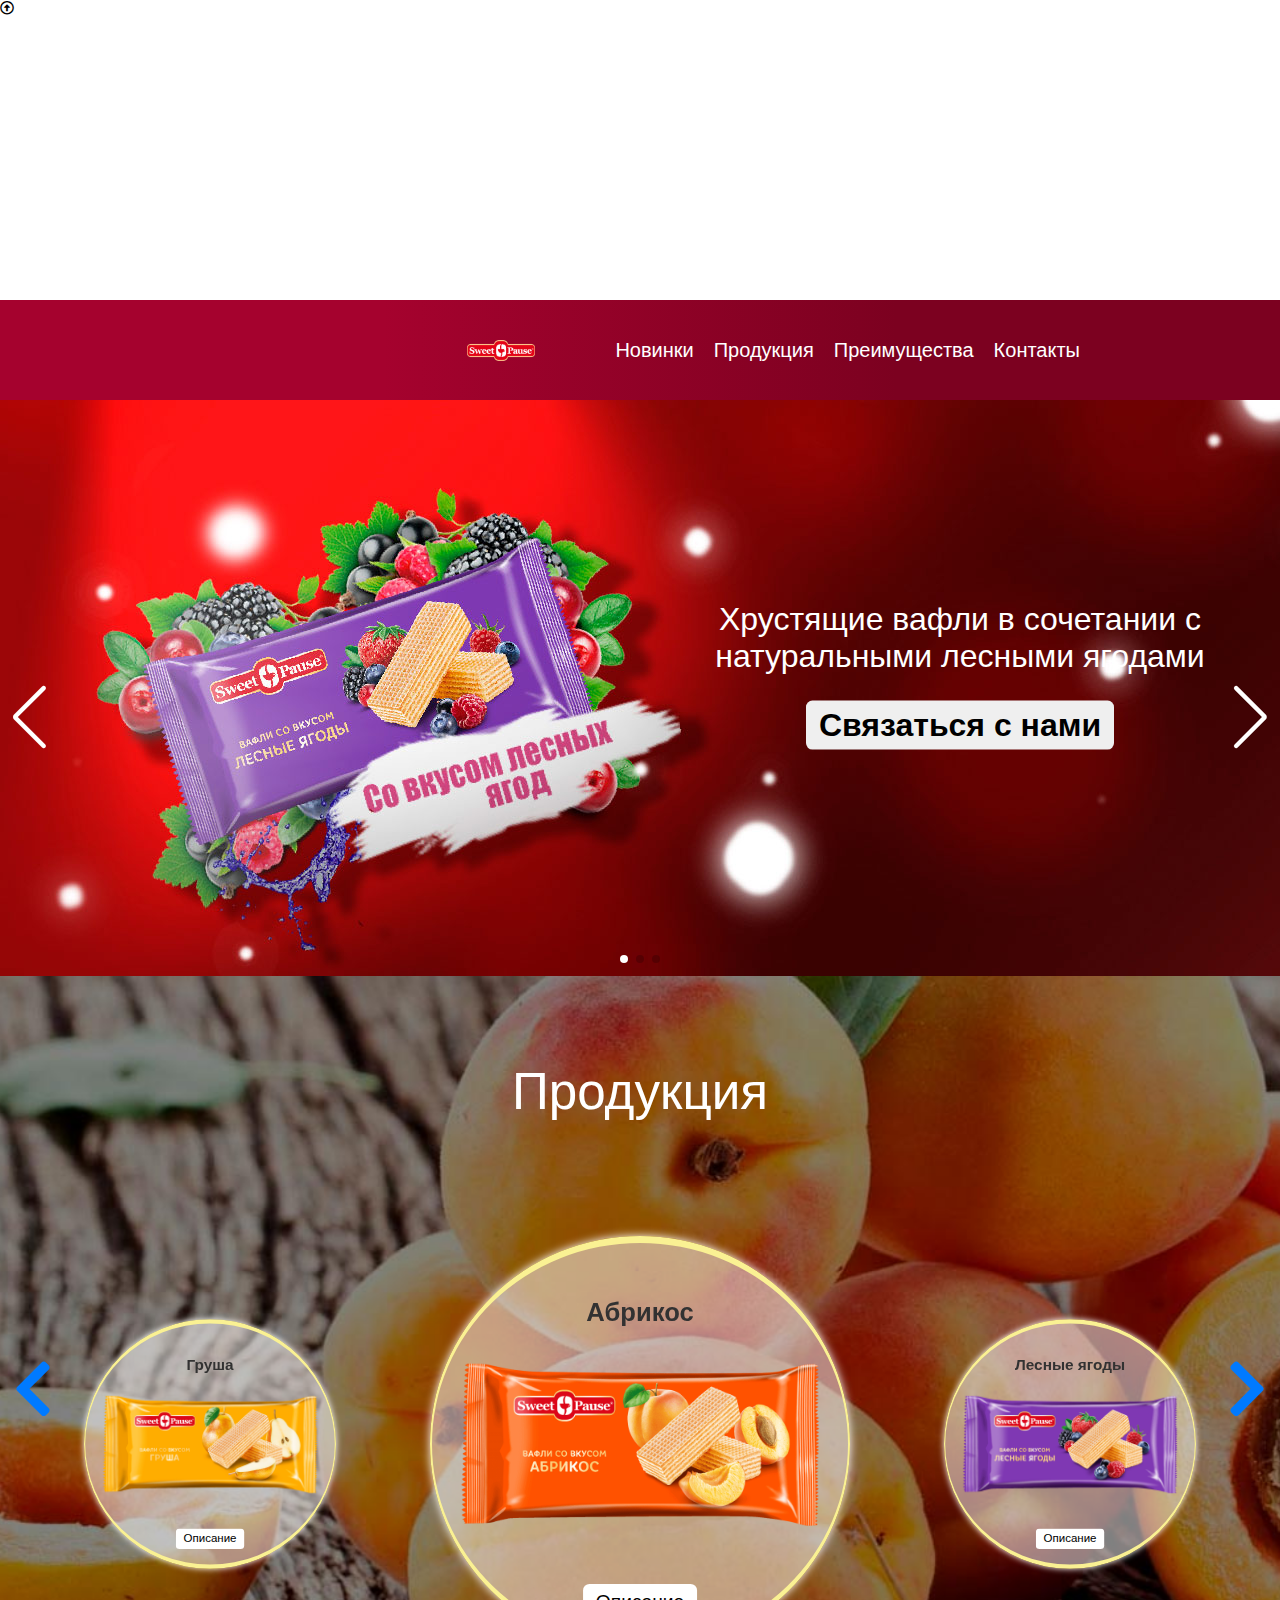
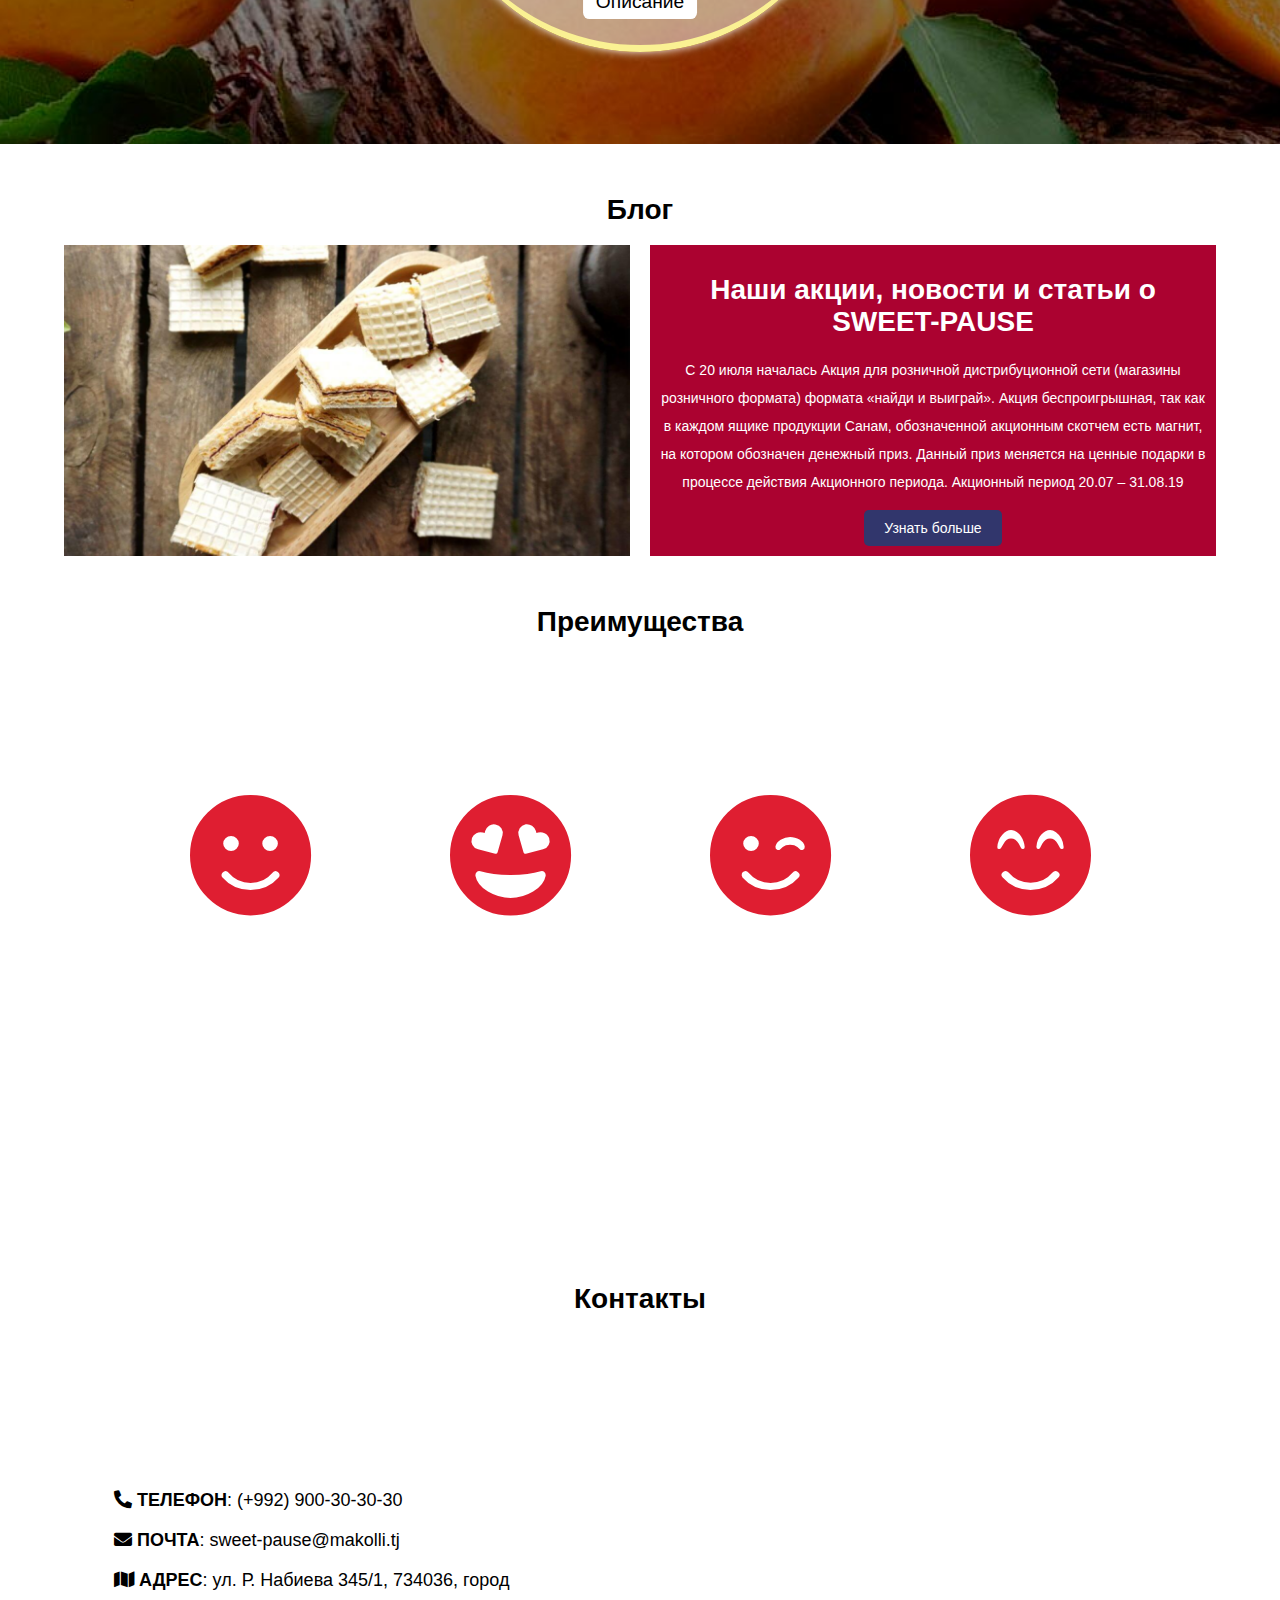
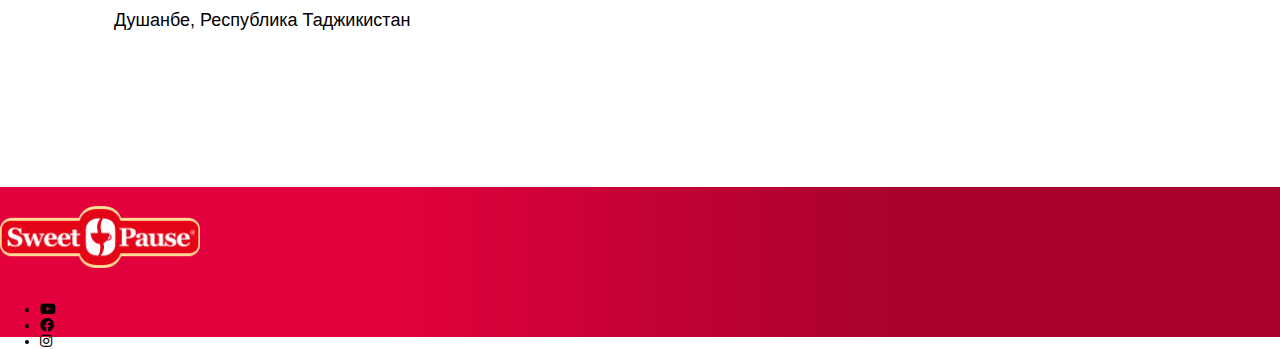
==== commit 0cf74398: "change" ====
--- a/index.html
+++ b/index.html
@@ -53,13 +53,13 @@
       <div class="swiper-container fade-gallery">
         <div class="swiper-wrapper">
           <div class="swiper-slide" style="background: url(./image/fon4.jpg) no-repeat; background-size: cover;">
-            <div class="slider__text">Хрустящие вафли в сочетании с натуральными лесными ягодами <button class="cuntact-us__button">Связаться с нами</button></div>
+            <div class="slider__text">Хрустящие вафли в сочетании с натуральными лесными ягодами <button onclick="jivo_api.open()" class="cuntact-us__button">Связаться с нами</button></div>
           </div>
           <div class="swiper-slide" style="background: url(./image/fon5.jpg) no-repeat; background-size: cover;">
-            <div class="slider__text">Свежий ароматный вкус лайма с щепотками свежести <button class="cuntact-us__button">Связаться с нами</button></div>
+            <div class="slider__text">Свежий ароматный вкус лайма с щепотками свежести <button onclick="jivo_api.open()" class="cuntact-us__button">Связаться с нами</button></div>
           </div>
           <div class="swiper-slide" style="background: url(./image/fon6.jpg) no-repeat; background-size: cover;">
-            <div class="slider__text">Сладкий вкус карамельных вафлей сделает вашу жизнь ещё слаще. <button class="cuntact-us__button">Связаться с нами</button></div>
+            <div class="slider__text">Сладкий вкус карамельных вафлей сделает вашу жизнь ещё слаще. <button onclick="jivo_api.open()" class="cuntact-us__button">Связаться с нами</button></div>
           </div>
         </div>
         
@@ -141,7 +141,7 @@
       <div class="blog__inner shadows main-blog__image"></div>
 
       <div class="blog__inner shadows blog__text">
-        <h1>Наши акции, новости и статьи о Sanam</h1>
+        <h1>Наши акции, новости и статьи о SWEET-PAUSE</h1>
         <p>С 20 июля началась Акция для розничной дистрибуционной сети (магазины розничного формата) формата «найди и выиграй». Акция беспроигрышная, так как в каждом ящике продукции Санам, обозначенной акционным скотчем есть магнит, на котором обозначен денежный приз. Данный приз меняется на ценные подарки в процессе действия Акционного периода. Акционный период 20.07 – 31.08.19</p>
         <a href="./page/blog-list.html">Узнать больше</a>
       </div>
@@ -190,7 +190,7 @@
     <div id="contacts" class="block__item">
       <ul class="contact_list">
         <li><i class="fas fa-phone-alt"></i> <b>ТЕЛЕФОН</b>: (+992) 900-30-30-30</li>
-        <li><i class="fas fa-envelope"></i> <b>ПОЧТА</b>: sanam@makolli.tj</li>
+        <li><i class="fas fa-envelope"></i> <b>ПОЧТА</b>: sweet-pause@makolli.tj</li>
         <li><i class="fas fa-map"></i> <b>АДРЕС</b>: ул. Р. Набиева 345/1, 734036, город Душанбе, Республика Таджикистан</li>
       </ul>
 
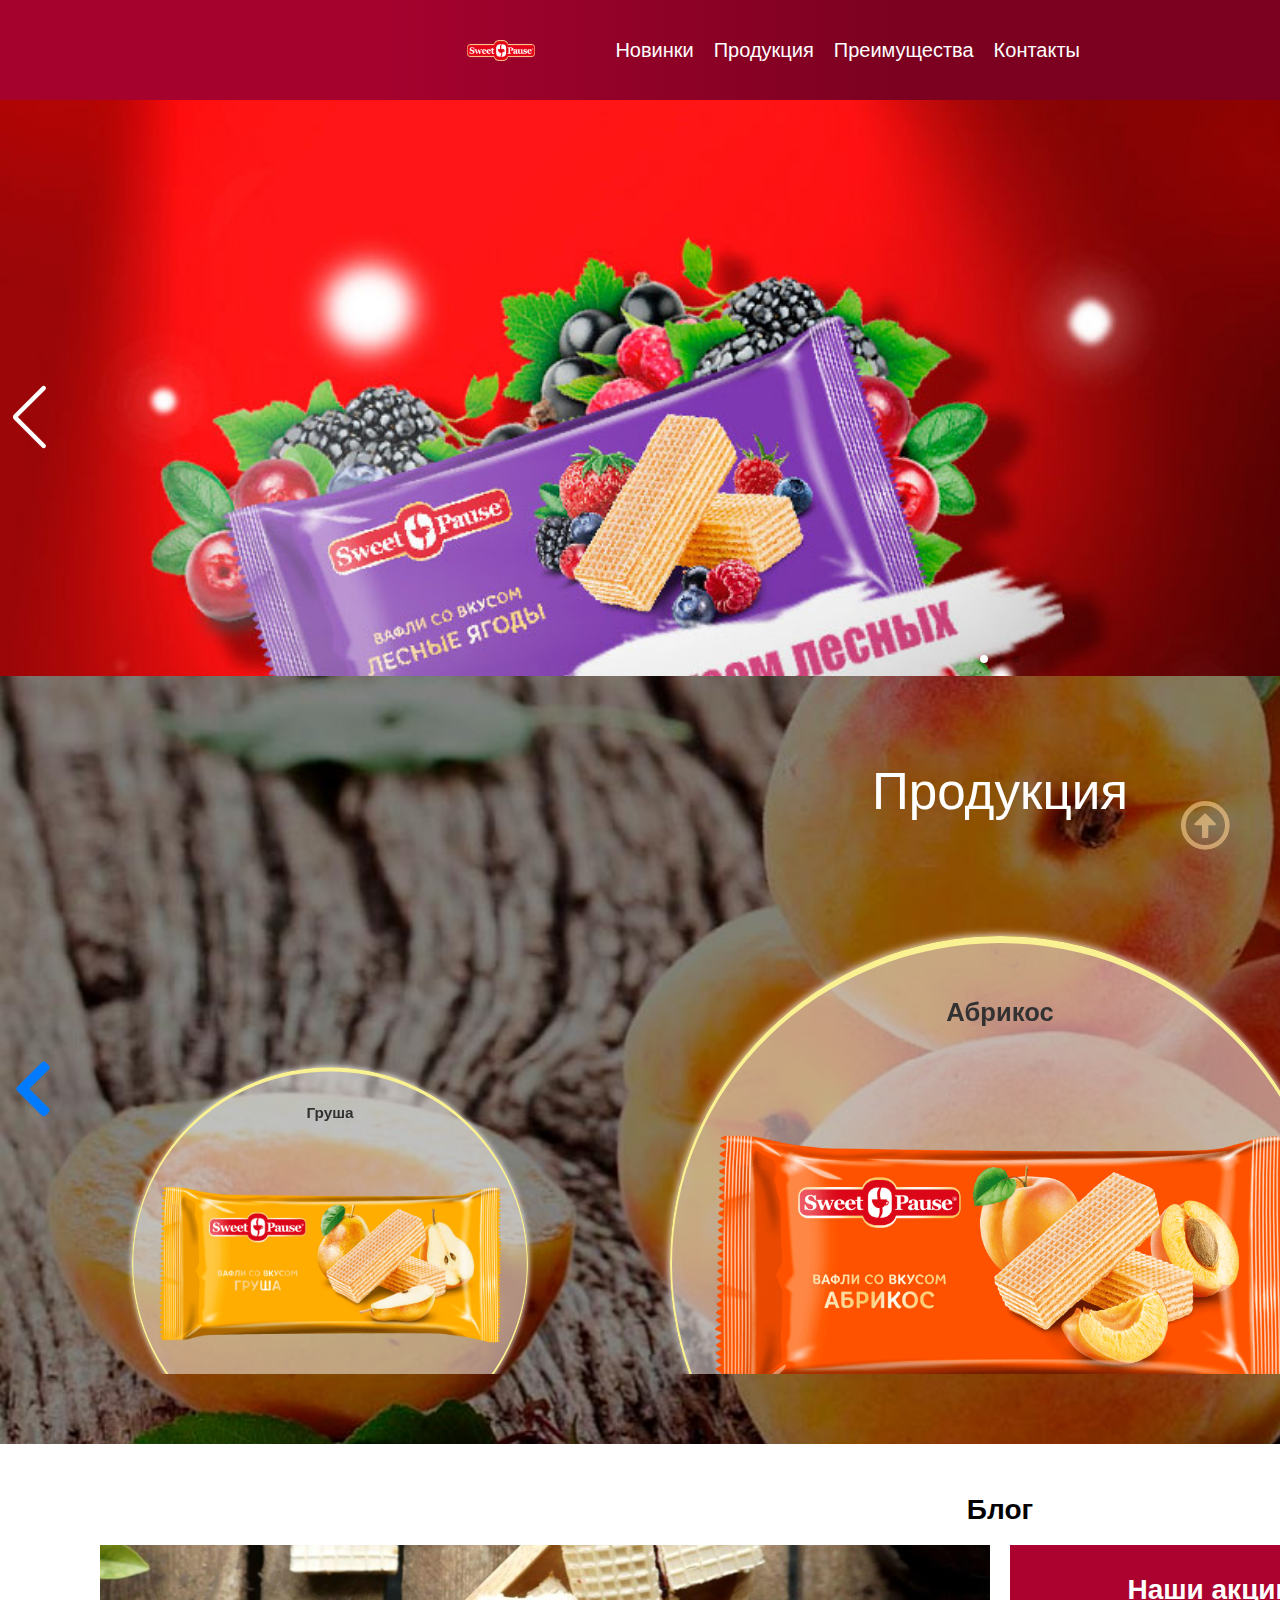
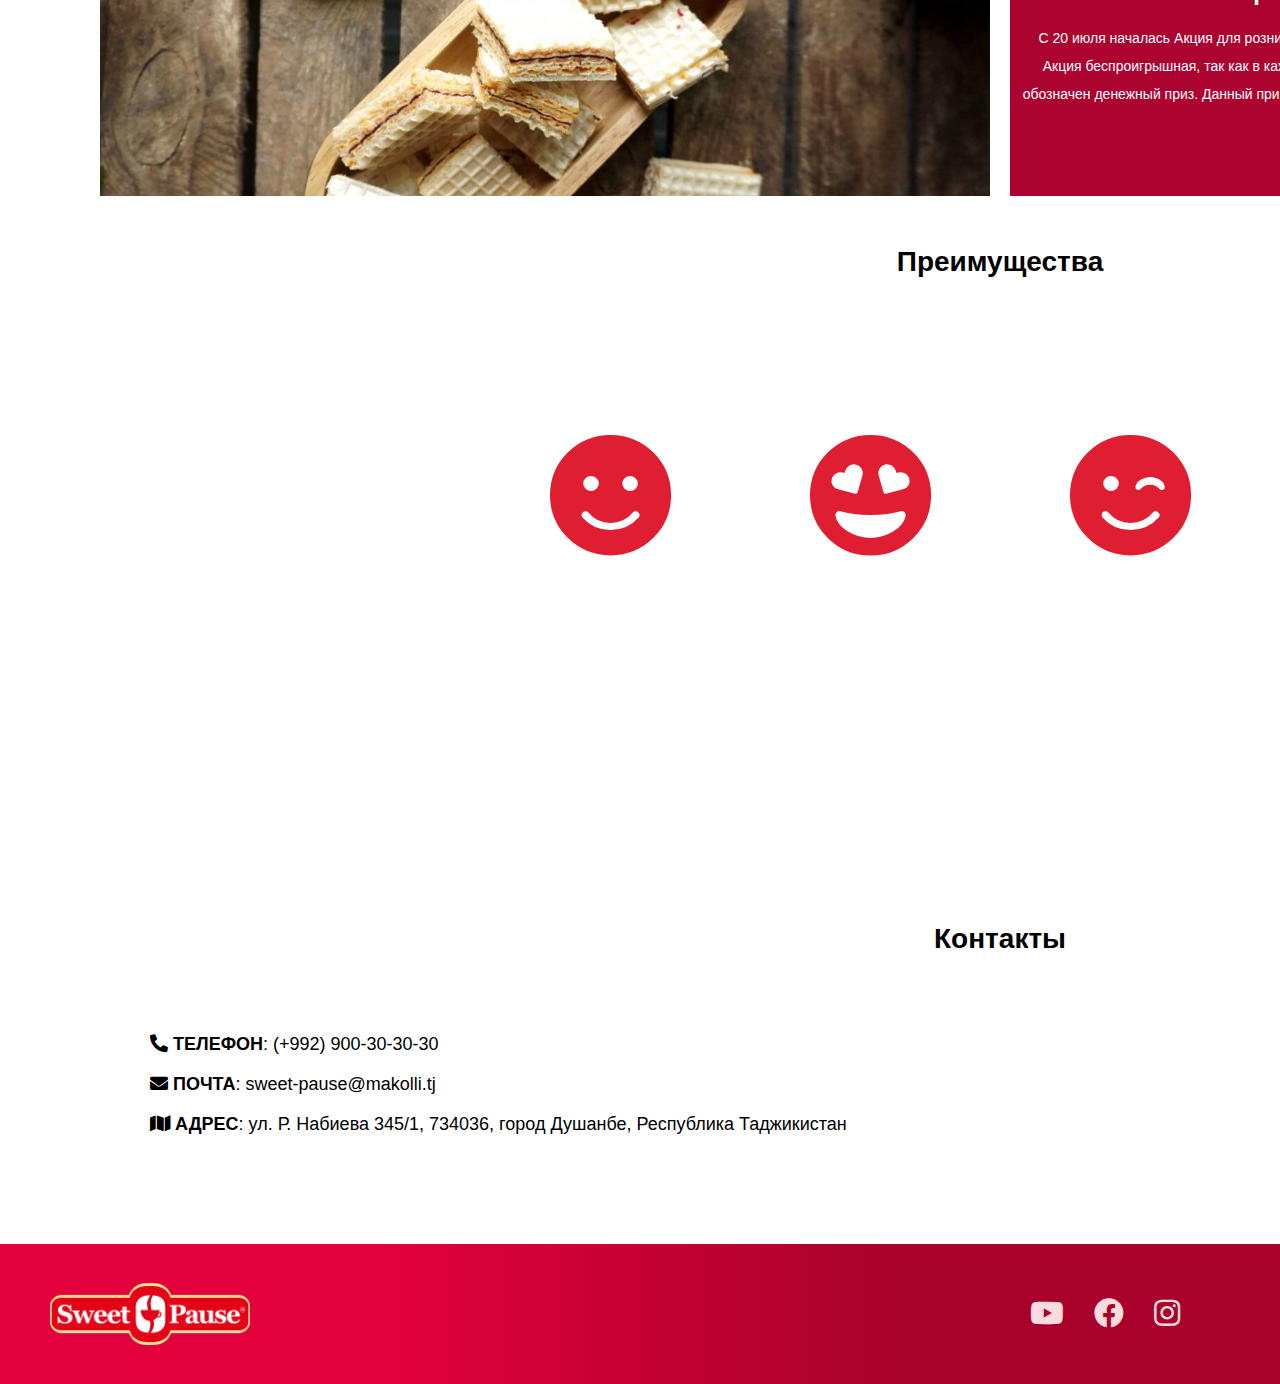
==== commit 70454cb4: "first slider done" ====
--- a/index.html
+++ b/index.html
@@ -17,6 +17,7 @@
 </head>
 
 <body class="loading">
+
   <a href="#top" class="anchor to-top"><i class="far fa-arrow-alt-circle-up"></i></a>
   <div id="top"></div>
 
@@ -24,26 +25,36 @@
     <div class="preload__icon"></div>
   </div>
 
-  <div id="popup"> 
+  <div id="popup">
     <div class="popup__page"></div>
   </div>
 
   <div id="header">
-    <a href="index_en.html" class="mobile__toggle"><div class="switch-language"><div class="switcher"></div></div></a>
-    <div class="logo"><a href="./index.html"></a></div>
-
-    <ul class="header__list">
-      <li class="list__item"><a href="#slide1" class="anchor">Новинки</a></li>
-      <li class="list__item"><a href="#slide2" class="anchor">Продукция</a></li>
-      <li class="list__item"><a href="#advantage" class="anchor">Преимущества</a></li>
-      <li class="list__item"><a href="#footer" class="anchor">Контакты</a></li>
-
-      <li class="list__item list__item__lang"><a href="index_en.html"><div class="switch-language"><div class="switcher"></div></div></a></li>
-    </ul>
-    <div class="menu-button">
-      <div class="menu-line"></div>
-      <div class="menu-line"></div>
-      <div class="menu-line"></div>
+    <div class="container">
+      <a href="index_en.html" class="mobile__toggle">
+        <div class="switch-language">
+          <div class="switcher"></div>
+        </div>
+      </a>
+      <div class="logo"><a href="./index.html"></a></div>
+
+      <ul class="header__list">
+        <li class="list__item"><a href="#slide1" class="anchor">Новинки</a></li>
+        <li class="list__item"><a href="#slide2" class="anchor">Продукция</a></li>
+        <li class="list__item"><a href="#advantage" class="anchor">Преимущества</a></li>
+        <li class="list__item"><a href="#footer" class="anchor">Контакты</a></li>
+
+        <li class="list__item list__item__lang"><a href="index_en.html">
+            <div class="switch-language">
+              <div class="switcher"></div>
+            </div>
+          </a></li>
+      </ul>
+      <div class="menu-button">
+        <div class="menu-line"></div>
+        <div class="menu-line"></div>
+        <div class="menu-line"></div>
+      </div>
     </div>
   </div>
 
@@ -53,16 +64,19 @@
       <div class="swiper-container fade-gallery">
         <div class="swiper-wrapper">
           <div class="swiper-slide" style="background: url(./image/fon4.jpg) no-repeat; background-size: cover;">
-            <div class="slider__text">Хрустящие вафли в сочетании с натуральными лесными ягодами <button onclick="jivo_api.open()" class="cuntact-us__button">Связаться с нами</button></div>
+            <div class="slider__text">Хрустящие вафли в сочетании с натуральными лесными ягодами <button
+                onclick="jivo_api.open()" class="cuntact-us__button">Связаться с нами</button></div>
           </div>
           <div class="swiper-slide" style="background: url(./image/fon5.jpg) no-repeat; background-size: cover;">
-            <div class="slider__text">Свежий ароматный вкус лайма с щепотками свежести <button onclick="jivo_api.open()" class="cuntact-us__button">Связаться с нами</button></div>
+            <div class="slider__text">Свежий ароматный вкус лайма с щепотками свежести <button onclick="jivo_api.open()"
+                class="cuntact-us__button">Связаться с нами</button></div>
           </div>
           <div class="swiper-slide" style="background: url(./image/fon6.jpg) no-repeat; background-size: cover;">
-            <div class="slider__text">Сладкий вкус карамельных вафлей сделает вашу жизнь ещё слаще. <button onclick="jivo_api.open()" class="cuntact-us__button">Связаться с нами</button></div>
-          </div>
-        </div>
-        
+            <div class="slider__text">Сладкий вкус карамельных вафлей сделает вашу жизнь ещё слаще. <button
+                onclick="jivo_api.open()" class="cuntact-us__button">Связаться с нами</button></div>
+          </div>
+        </div>
+
         <!-- Add Pagination -->
         <div class="swiper-pagination swiper-pagination-white"></div>
         <!-- Add Arrows -->
@@ -142,7 +156,10 @@
 
       <div class="blog__inner shadows blog__text">
         <h1>Наши акции, новости и статьи о SWEET-PAUSE</h1>
-        <p>С 20 июля началась Акция для розничной дистрибуционной сети (магазины розничного формата) формата «найди и выиграй». Акция беспроигрышная, так как в каждом ящике продукции Санам, обозначенной акционным скотчем есть магнит, на котором обозначен денежный приз. Данный приз меняется на ценные подарки в процессе действия Акционного периода. Акционный период 20.07 – 31.08.19</p>
+        <p>С 20 июля началась Акция для розничной дистрибуционной сети (магазины розничного формата) формата «найди и
+          выиграй». Акция беспроигрышная, так как в каждом ящике продукции Санам, обозначенной акционным скотчем есть
+          магнит, на котором обозначен денежный приз. Данный приз меняется на ценные подарки в процессе действия
+          Акционного периода. Акционный период 20.07 – 31.08.19</p>
         <a href="./page/blog-list.html">Узнать больше</a>
       </div>
     </div>
@@ -154,7 +171,8 @@
           <div class="advantage__img"><i class="fas fa-smile"></i></div>
           <div class="advantage__text">
             <div class="advantage__title">ПОЛЕЗНЫЙ</div>
-            <div class="advantage__desc">БОЛЕЕ 11 ВИТАМИНОВ ГРУПП А,В,С,Е И БОЛЕЕ 16 МИКРОЭЛЕМЕНТОВ И МИНЕРАЛЬНЫХ СОЕДИНЕНИЙ</div>
+            <div class="advantage__desc">БОЛЕЕ 11 ВИТАМИНОВ ГРУПП А,В,С,Е И БОЛЕЕ 16 МИКРОЭЛЕМЕНТОВ И МИНЕРАЛЬНЫХ
+              СОЕДИНЕНИЙ</div>
           </div>
         </li>
 
@@ -178,11 +196,12 @@
           <div class="advantage__img"><i class="fas fa-smile-beam"></i></div>
           <div class="advantage__text">
             <div class="advantage__title">НАТУРАЛЬНЫЙ</div>
-            <div class="advantage__desc">ОТСУТСТВИЕ ДЕНАТУРАТОВ И СЛОЖНЫХ СОЕДИНЕНИЙ НЕ РАЗЛАГАЕМОГО ВИДА ДЛЯ ОРГАНИЗМА ЧЕЛОВЕКА</div>
-          </div>
-        </li>
-
-        
+            <div class="advantage__desc">ОТСУТСТВИЕ ДЕНАТУРАТОВ И СЛОЖНЫХ СОЕДИНЕНИЙ НЕ РАЗЛАГАЕМОГО ВИДА ДЛЯ ОРГАНИЗМА
+              ЧЕЛОВЕКА</div>
+          </div>
+        </li>
+
+
       </ul>
     </div>
 
@@ -191,28 +210,31 @@
       <ul class="contact_list">
         <li><i class="fas fa-phone-alt"></i> <b>ТЕЛЕФОН</b>: (+992) 900-30-30-30</li>
         <li><i class="fas fa-envelope"></i> <b>ПОЧТА</b>: sweet-pause@makolli.tj</li>
-        <li><i class="fas fa-map"></i> <b>АДРЕС</b>: ул. Р. Набиева 345/1, 734036, город Душанбе, Республика Таджикистан</li>
+        <li><i class="fas fa-map"></i> <b>АДРЕС</b>: ул. Р. Набиева 345/1, 734036, город Душанбе, Республика Таджикистан
+        </li>
       </ul>
 
-      <div class="map shadows">
+      <!-- <div class="map shadows">
         <iframe
           src="https://www.google.com/maps/embed?pb=!1m21!1m12!1m3!1d643.2802223094251!2d68.78949188572014!3d38.569213328599346!2m3!1f0!2f0!3f0!3m2!1i1024!2i768!4f13.1!4m6!3e6!4m0!4m3!3m2!1d38.5693085!2d68.7899477!5e0!3m2!1sen!2s!4v1586930551064!5m2!1sen!2s"
           width="100%" height="450" frameborder="0" style="border:0;" allowfullscreen="" aria-hidden="false"
           tabindex="0"></iframe>
-      </div>
+      </div> -->
     </div>
 
   </div>
 
 
   <div id="footer">
-    <div class="logo"></div>
-    <div class="social">
-      <ul class="social__list">
-        <li class="social__item"><a href=""><i class="fab fa-youtube"></i></a></li>
-        <li class="social__item"><a href=""><i class="fab fa-facebook"></i></a></li>
-        <li class="social__item"><a href=""><i class="fab fa-instagram"></i></a></li>
-      </ul>
+    <div class="container">
+      <div class="logo"></div>
+      <div class="social">
+        <ul class="social__list">
+          <li class="social__item"><a href=""><i class="fab fa-youtube"></i></a></li>
+          <li class="social__item"><a href=""><i class="fab fa-facebook"></i></a></li>
+          <li class="social__item"><a href=""><i class="fab fa-instagram"></i></a></li>
+        </ul>
+      </div>
     </div>
   </div>
 
--- a/css/sliders.css
+++ b/css/sliders.css
@@ -7,10 +7,10 @@
 .slide1 {
 	height: 45vw;
 }
-.slide1 img{
+/* .slide1 img{
 	height: 100%;
 	width: 100%;
-}
+} */
 .slide2 {
 	height: 60vw;
 	width: 100%;
@@ -178,4 +178,82 @@
 	border-radius: .5vw;
 	font-size: 1.5vw;
 	cursor: pointer;
-}+}
+
+@media screen and (min-width: 2000px) {
+	.slide1 {
+		height: 1000px;
+	}
+
+	.slider__text {
+		right: 90px;
+    width: 700px;
+    font-size: 40px;
+	}
+
+	.swiper-button-next:after, .swiper-button-prev:after {
+		font-size: 70px !important;
+	}
+
+	.swiper-button-next, .swiper-container-rtl .swiper-button-prev {
+		right: 20px !important;
+	}
+
+	.swiper-button-prev, .swiper-container-rtl .swiper-button-next {
+		left: 20px !important;
+	}
+
+	.swiper-button-next, .swiper-button-prev {
+		height: 100px !important;
+		width: 50px !important;
+	}
+
+	.swiper-pagination-bullet {
+		width: 30px;
+		height: 30px;
+	}
+
+	.swiper-container-horizontal > .swiper-pagination-bullets .swiper-pagination-bullet {
+		margin: 0 10px;
+	}
+}
+
+@media screen and (max-width: 767px) {
+	.slide1 {
+		height: 95vw;
+		background: #820809;
+    z-index: 1;
+	}
+
+	.slide1 .swiper-slide {
+		height: 75vw;
+		box-shadow: #820809 0px -4px 4px 0px inset;
+	}
+
+	.slider__text {
+		top: 100%;
+		right: initial;
+    left: 50%;
+    transform: translateX(-50%);
+    width: 55vw;
+	}
+
+	.slide2 {
+		height: 75vw;
+	}
+
+	.gallery-thumbs {
+		height: 60vw;
+		top: 21.5%;
+	}
+
+	.gallery-thumbs .swiper-slide {
+		top: 12vw;
+		transform: scale(.5);
+	}
+
+	.gallery-thumbs .swiper-slide-active {
+		transform: scale(1.7);
+	}
+}
+
--- a/css/main.css
+++ b/css/main.css
@@ -1,14 +1,23 @@
 body {
   background: #eee;
   font-family: Helvetica Neue, Helvetica, Arial, sans-serif;
+  min-height: 100vh;
+  display: flex;
+  flex-direction: column;
+  justify-content: space-between;
   font-size: 14px;
   color: #000;
   margin: 0;
   padding: 0;
-  height: 300px;
   background: url(../image/confetti.png);
   background-size: 100%;
   background-attachment: fixed;
+}
+
+#content {
+  flex: auto;
+  max-width: 2000px;
+  margin: auto;
 }
 
 a {
@@ -166,6 +175,99 @@
 }
 
 
+/* popup */
+#popup {
+  width: 100vw;
+  height: 100vh;
+  position: fixed;
+  z-index: 20;
+  background: #00000085;
+  display: none;
+  opacity: 0;
+  transition: opacity .4s;
+}
+
+.popup__page {
+  /* width: 600px;
+  height: 450px; */
+  font-size: 18px;
+  padding: 20px;
+  box-sizing: border-box;
+  background: linear-gradient(90deg, #a5022e 30%, #7c0120 70%);
+  color: #fff;
+  position: fixed;
+  top: 50%;
+  left: 50%;
+  transform: translate(-50%, -50%);
+}
+
+.popup__opacity {
+  overflow: hidden;
+}
+
+.popup__openned #popup {
+  display: block;
+}
+
+.popup__opacity #popup {
+  opacity: 1;
+}
+
+.popup__title {
+  text-align: center;
+  font-size: 25px;
+  font-weight: bold;
+  margin-bottom: 15px;
+}
+
+.popup__list__title, .enegy {
+  font-weight: bold;
+  margin-top: 25px;
+}
+
+.popup__list ul {
+  margin: 10px 0;
+}
+
+.fas.fa-times {
+  position: absolute;
+  right: 10px;
+  top: 10px;
+  font-size: 20px;
+  width: 25px;
+  line-height: 25px;
+  text-align: center;
+  cursor: pointer;
+}
+
+.to-top {
+  position: fixed;
+  bottom: 50px;
+  right: 50px;
+  z-index: 9;
+  width: 50px;
+  height: 50px;
+  font-size: 50px;
+  line-height: 50px;
+  border-radius: 50px;
+  overflow: hidden;
+  color: #fccf90;
+  opacity: .6;
+  transition: opacity .3s;
+}
+
+.to-top:hover {
+  opacity: 1;
+}
+
+.container {
+  display: inherit;
+  width: inherit;
+  height: inherit;
+  max-width: 2000px;
+  margin: auto;
+}
+
 @media screen and (min-width: 992px) {
   .blog {
     grid-template-columns: repeat(3, 1fr);
@@ -188,7 +290,7 @@
 
   .blog__image {
     width: 100%;
-    height: 300px;
+    height: 22vw;
   }
 
   .contact_list {
@@ -198,6 +300,11 @@
     padding: 50px;
     box-sizing: border-box;
   }
+
+  .popup__page {
+    width: 600px;
+    height: 450px;
+  }
 }
 
 @media screen and (max-width: 767px) {
@@ -227,4 +334,29 @@
     background: url(../image/test/image-1.jpg) center no-repeat;
     background-size: cover;
   }
-}+
+  .popup__page {
+    width: 100vw;
+    height: 100vh;
+    font-size: 4.5vw;
+  }
+
+  .popup__title {
+    font-size: 9vw;
+  }
+
+  .to-top {
+    bottom: 20px;
+    right: 20px;
+    width: 40px;
+    height: 40px;
+    font-size: 40px;
+    line-height: 40px;
+  }
+
+  .container {
+    background: inherit;
+  }
+}
+
+
--- a/css/footer.css
+++ b/css/footer.css
@@ -1,5 +1,47 @@
-#footer {
-  height: 150px;
+#footer  {
   position: relative;
   background: linear-gradient(90deg, #e2013d 30%, #a8022c 70%);
-}+  margin-top: 50px;
+}
+
+#footer .container{
+  display: flex;
+  justify-content: space-between;
+  align-items: center;
+
+}
+
+#footer .logo {
+  margin: 20px 50px;
+}
+
+.social {
+  margin: 20px 100px;
+}
+
+.social__list {
+  list-style-type: none;
+  margin: 0;
+  padding: 0;
+  display: flex;
+  justify-content: space-between;
+  font-size: 30px;
+  width: 150px;
+  color: #fbdbdd;
+}
+
+.social__list i {
+  cursor: pointer;
+}
+
+.social__list i:hover {
+  color: #fccc8e;
+}
+
+@media screen and (max-width: 767px) {
+  #footer .container {
+    flex-direction: column;
+    padding: 30px;
+    box-sizing: border-box;
+  }
+}
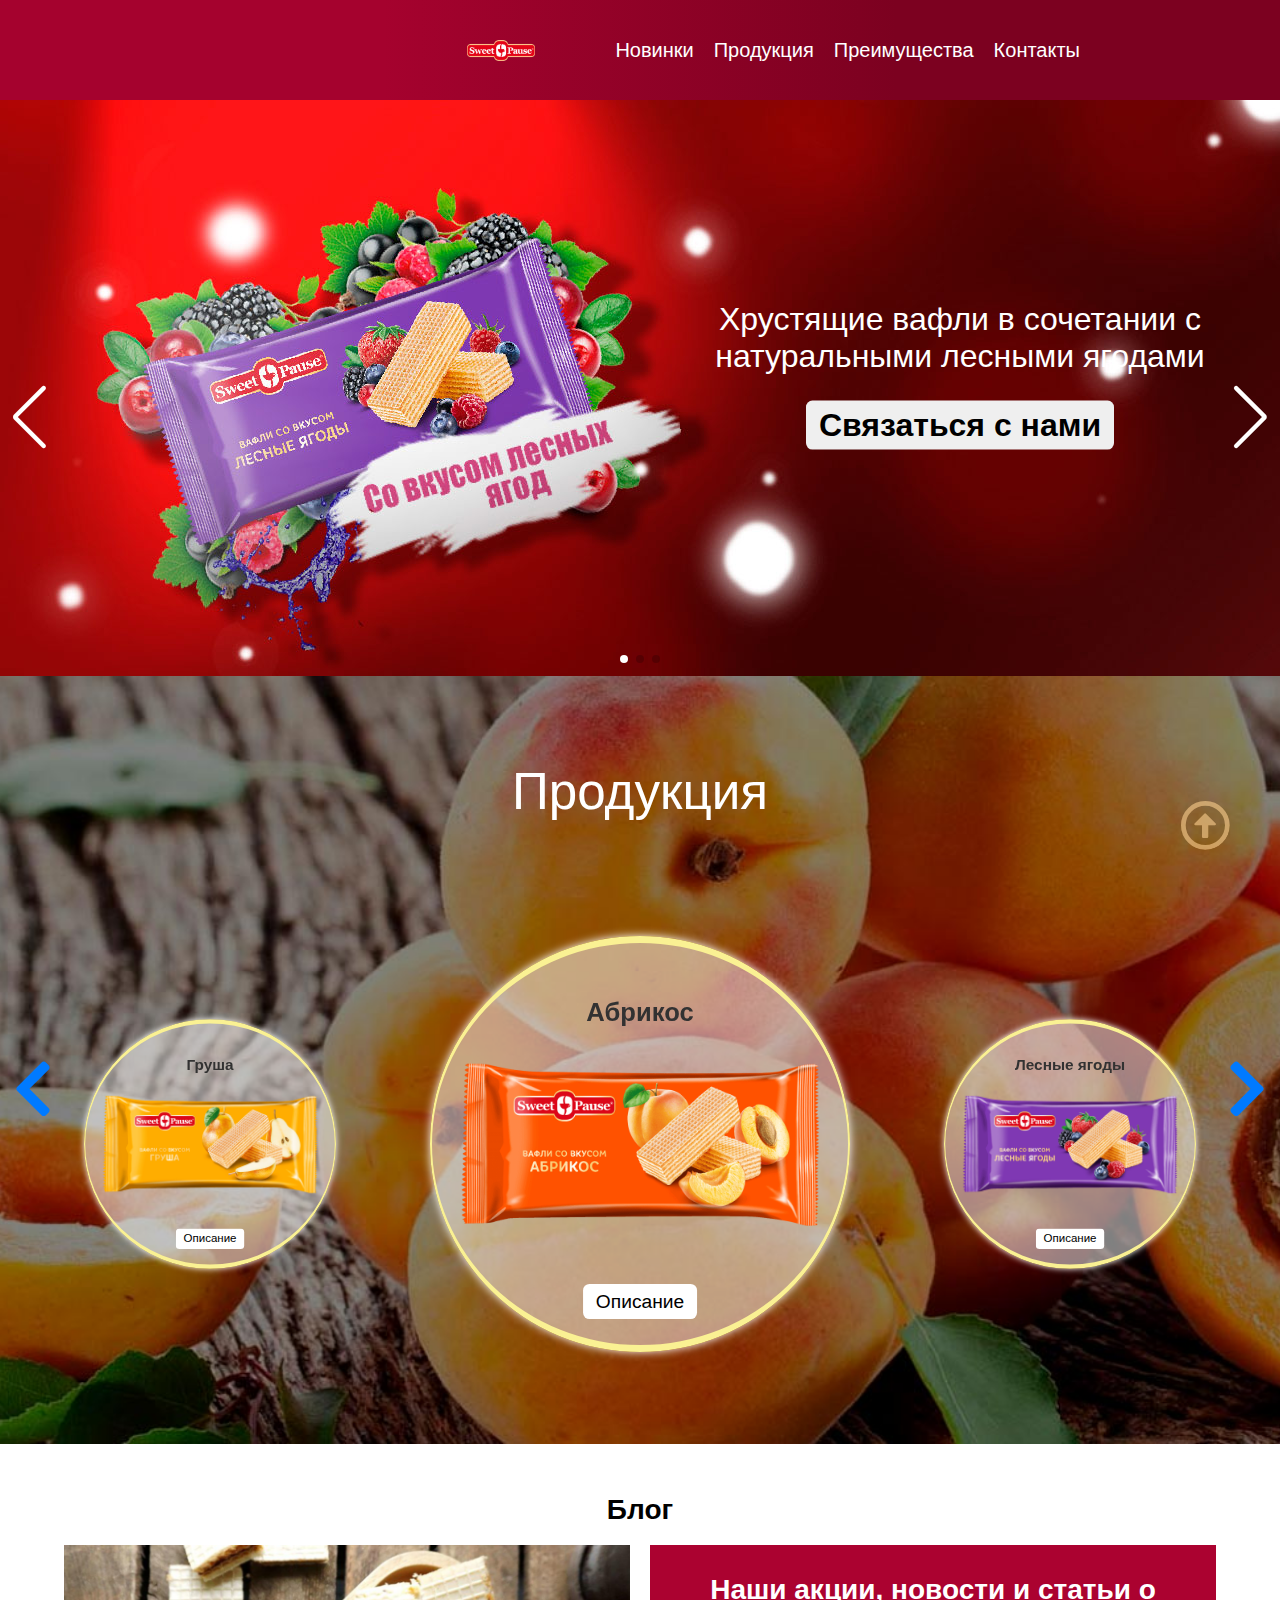
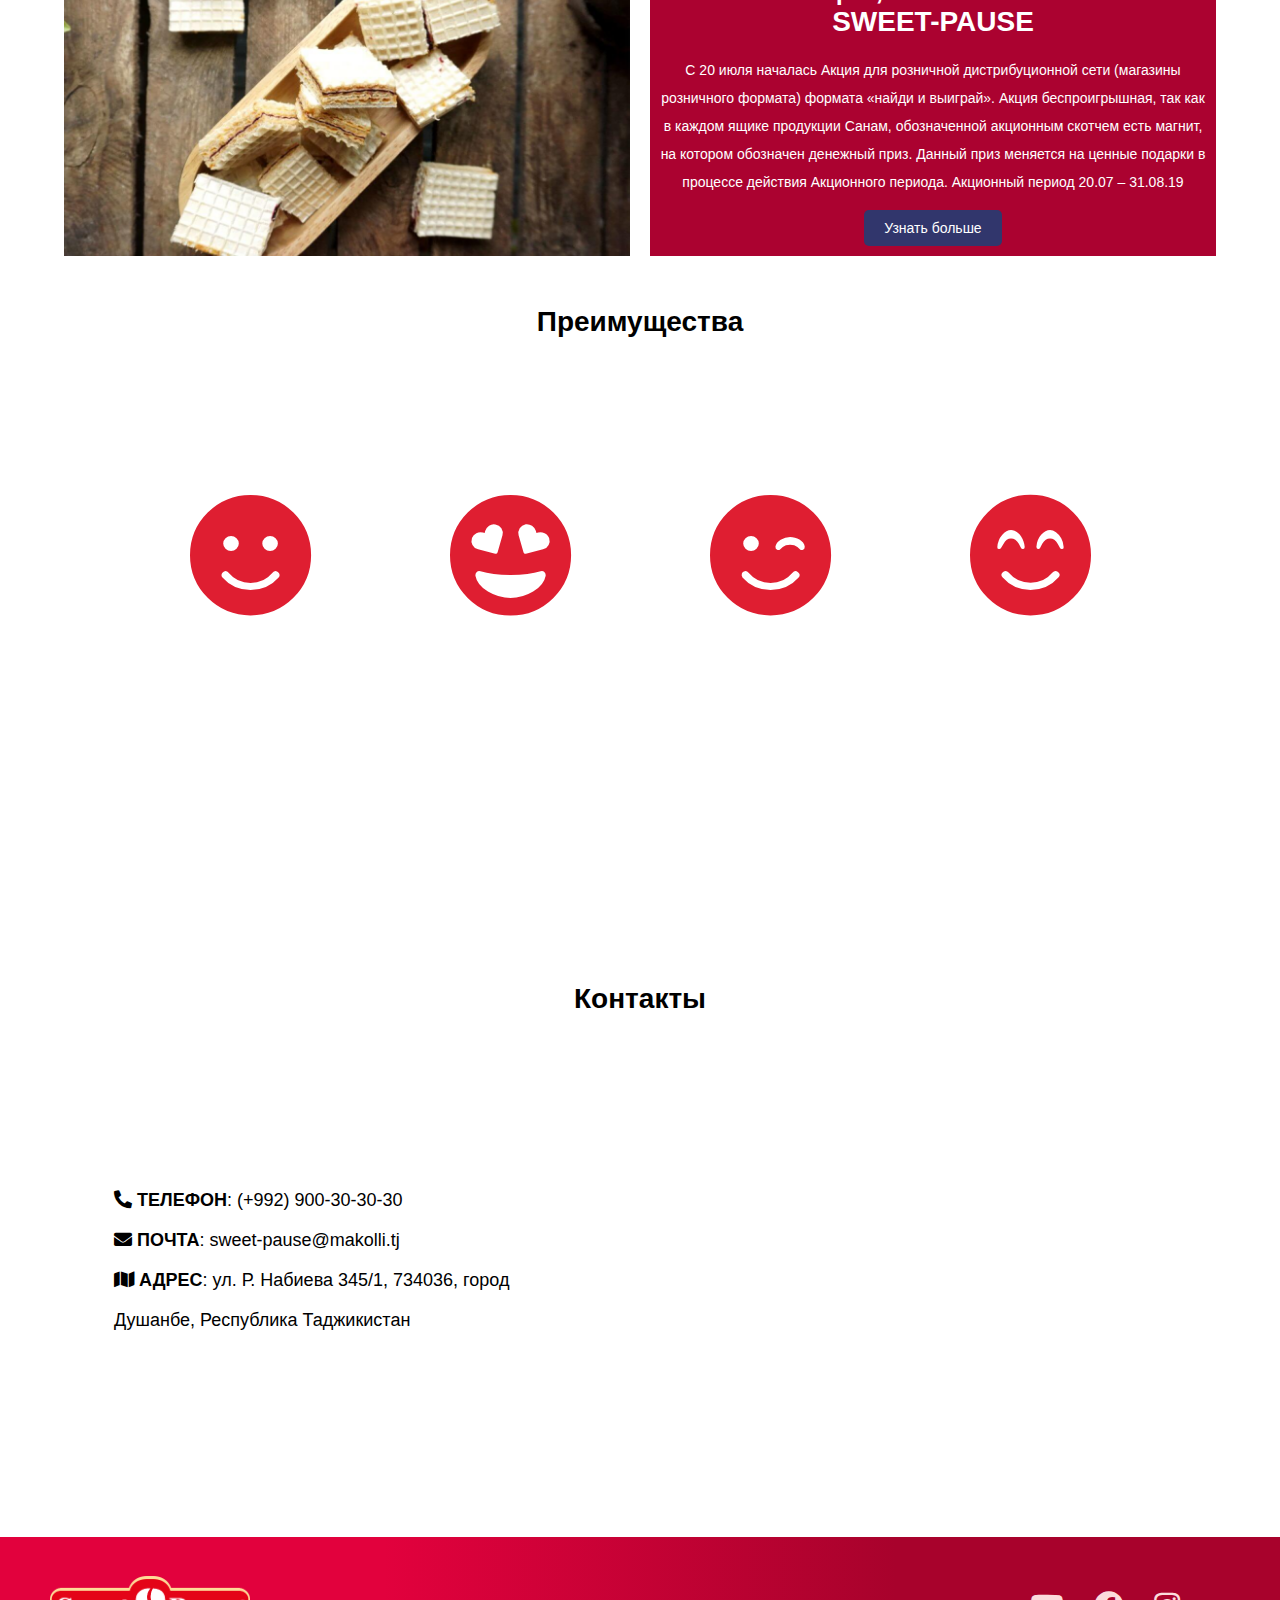
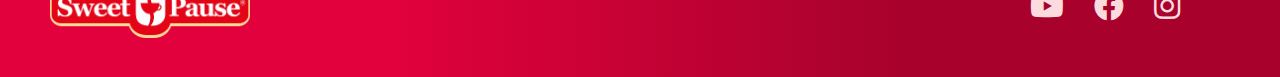
==== commit a104450c: "done" ====
--- a/index.html
+++ b/index.html
@@ -214,12 +214,12 @@
         </li>
       </ul>
 
-      <!-- <div class="map shadows">
+      <div class="map shadows">
         <iframe
           src="https://www.google.com/maps/embed?pb=!1m21!1m12!1m3!1d643.2802223094251!2d68.78949188572014!3d38.569213328599346!2m3!1f0!2f0!3f0!3m2!1i1024!2i768!4f13.1!4m6!3e6!4m0!4m3!3m2!1d38.5693085!2d68.7899477!5e0!3m2!1sen!2s!4v1586930551064!5m2!1sen!2s"
           width="100%" height="450" frameborder="0" style="border:0;" allowfullscreen="" aria-hidden="false"
           tabindex="0"></iframe>
-      </div> -->
+      </div>
     </div>
 
   </div>
--- a/css/sliders.css
+++ b/css/sliders.css
@@ -7,10 +7,7 @@
 .slide1 {
 	height: 45vw;
 }
-/* .slide1 img{
-	height: 100%;
-	width: 100%;
-} */
+
 .slide2 {
 	height: 60vw;
 	width: 100%;
@@ -216,6 +213,49 @@
 	.swiper-container-horizontal > .swiper-pagination-bullets .swiper-pagination-bullet {
 		margin: 0 10px;
 	}
+
+	.slide2::before {
+		font-size: 50px;
+		top: 150px;
+	}
+
+	.swiper-slide-button i {
+		font-size: 50px;
+	}
+
+	.gallery-thumbs {
+		height: 700px;
+		top: 300px;
+	}
+
+	.slide2 {
+    height: 1100px;
+	}
+
+	.slider-item__text {
+		top: 40px;
+		font-size: 50px;
+	}
+
+	.show-description__button {
+		position: absolute;
+    left: 50%;
+    top: 80%;
+    transform: translateX(-50%);
+    background: #fff;
+    padding: 10px 15px;
+    border-radius: 10px;
+    font-size: 40px;
+    cursor: pointer;
+	}
+
+	.gallery-thumbs .swiper-slide {
+		border-left: 5px solid;
+    border-right: 5px solid;
+    border-top: 12px solid;
+		border-bottom: 12px solid;
+		border-color: #faf193;
+	}
 }
 
 @media screen and (max-width: 767px) {
--- a/css/main.css
+++ b/css/main.css
@@ -16,6 +16,7 @@
 
 #content {
   flex: auto;
+  width: 100%;
   max-width: 2000px;
   margin: auto;
 }
